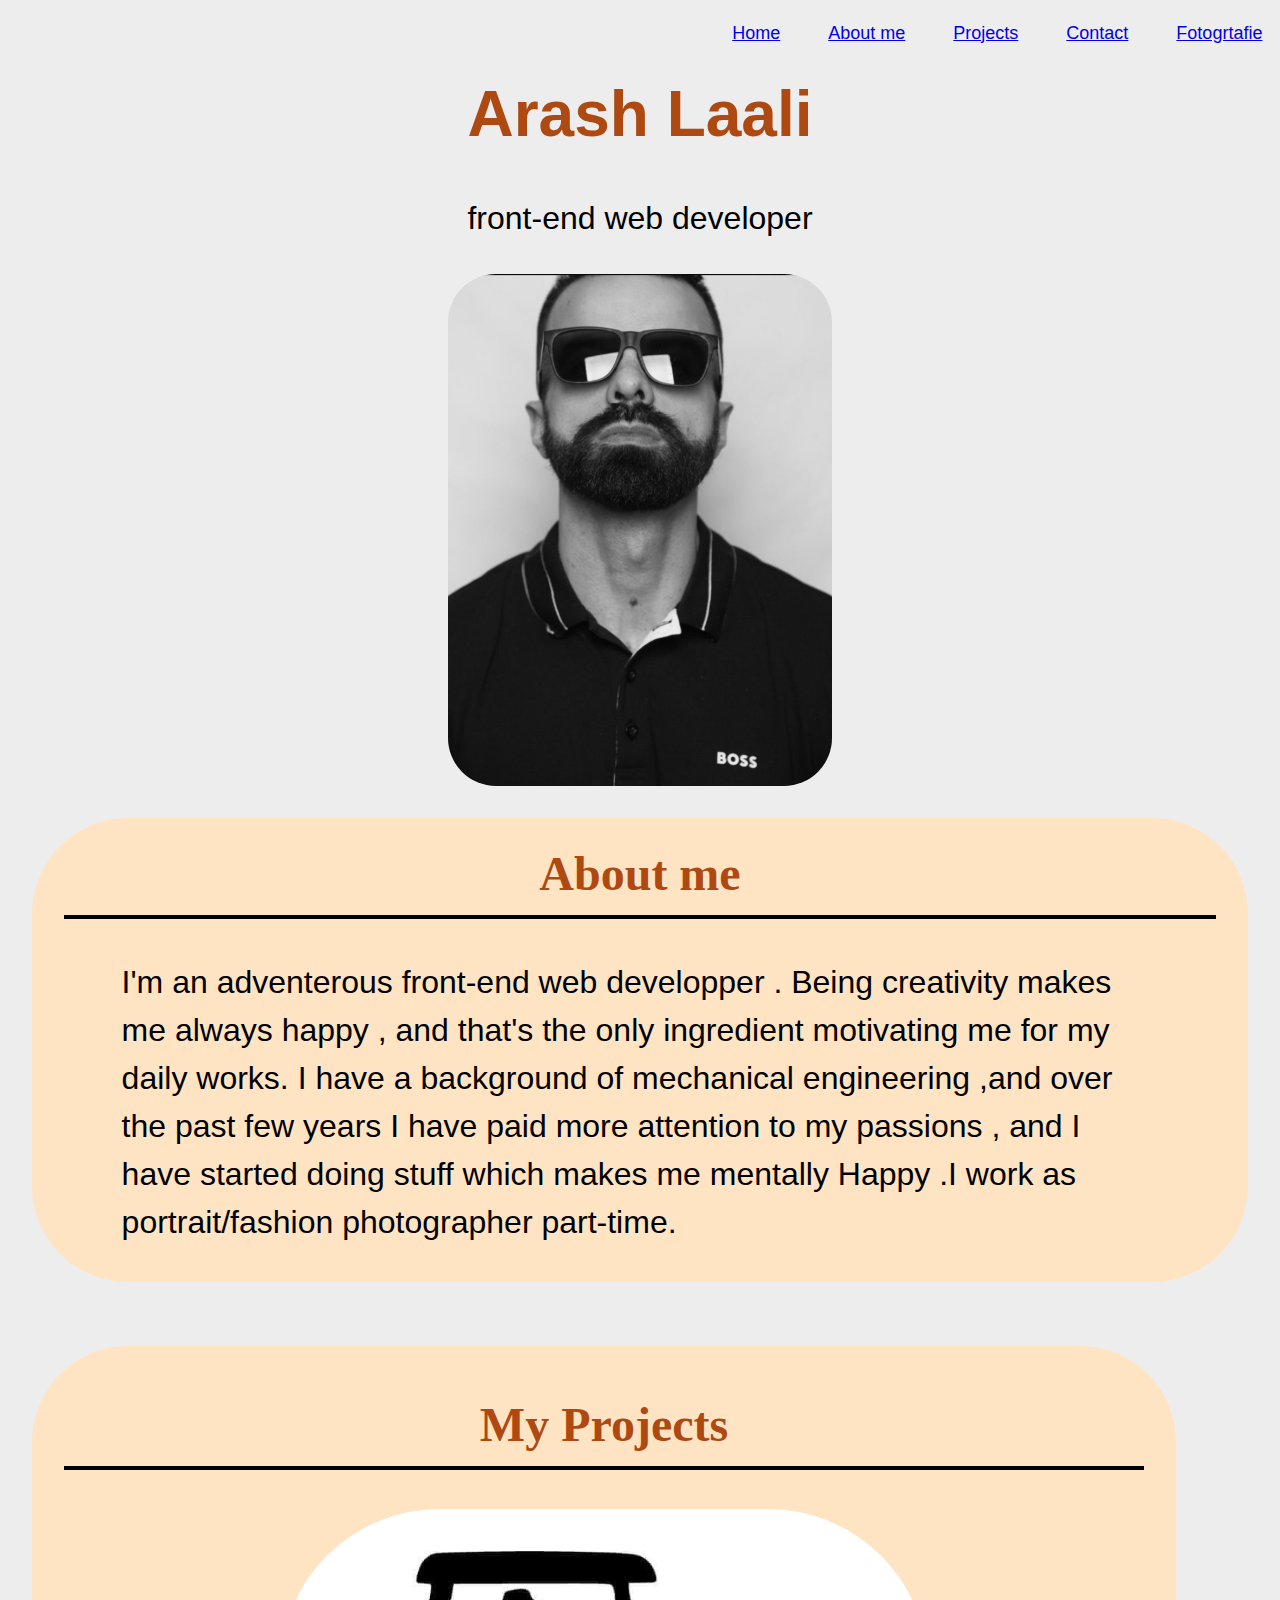
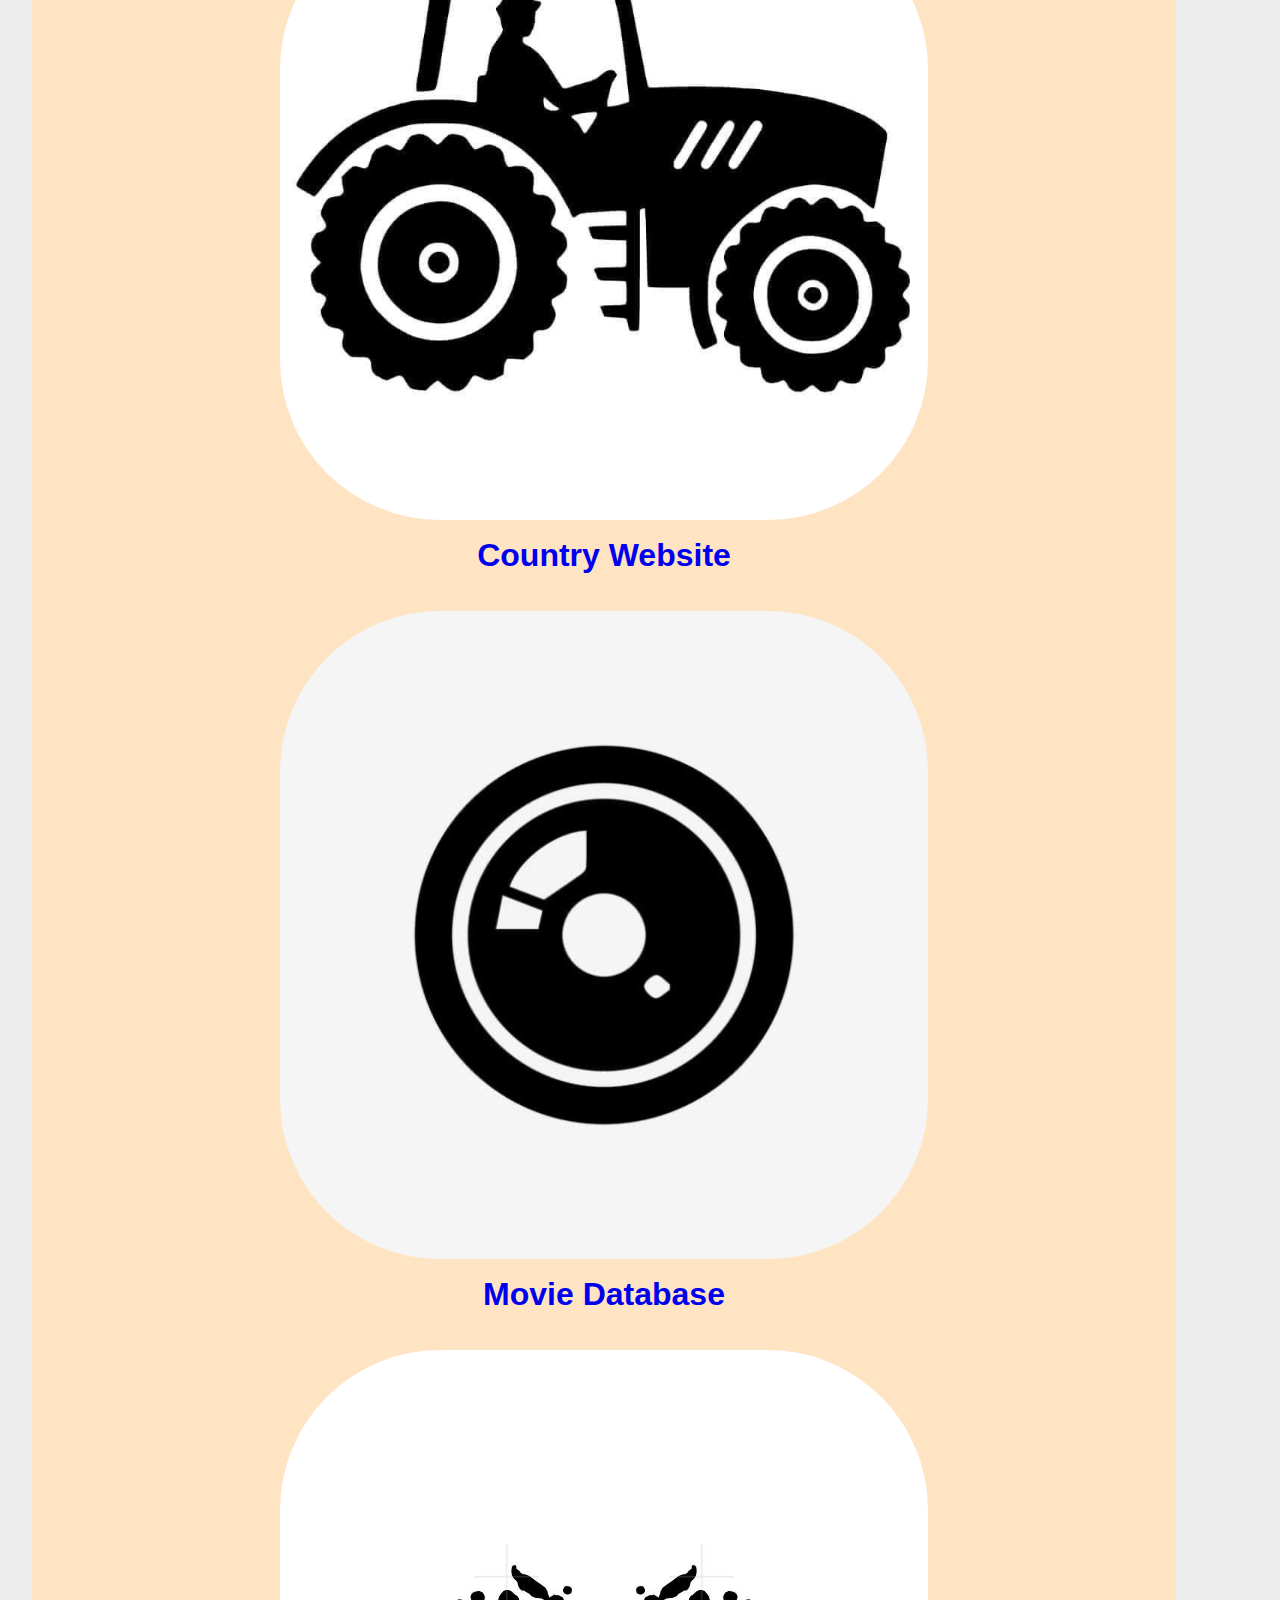
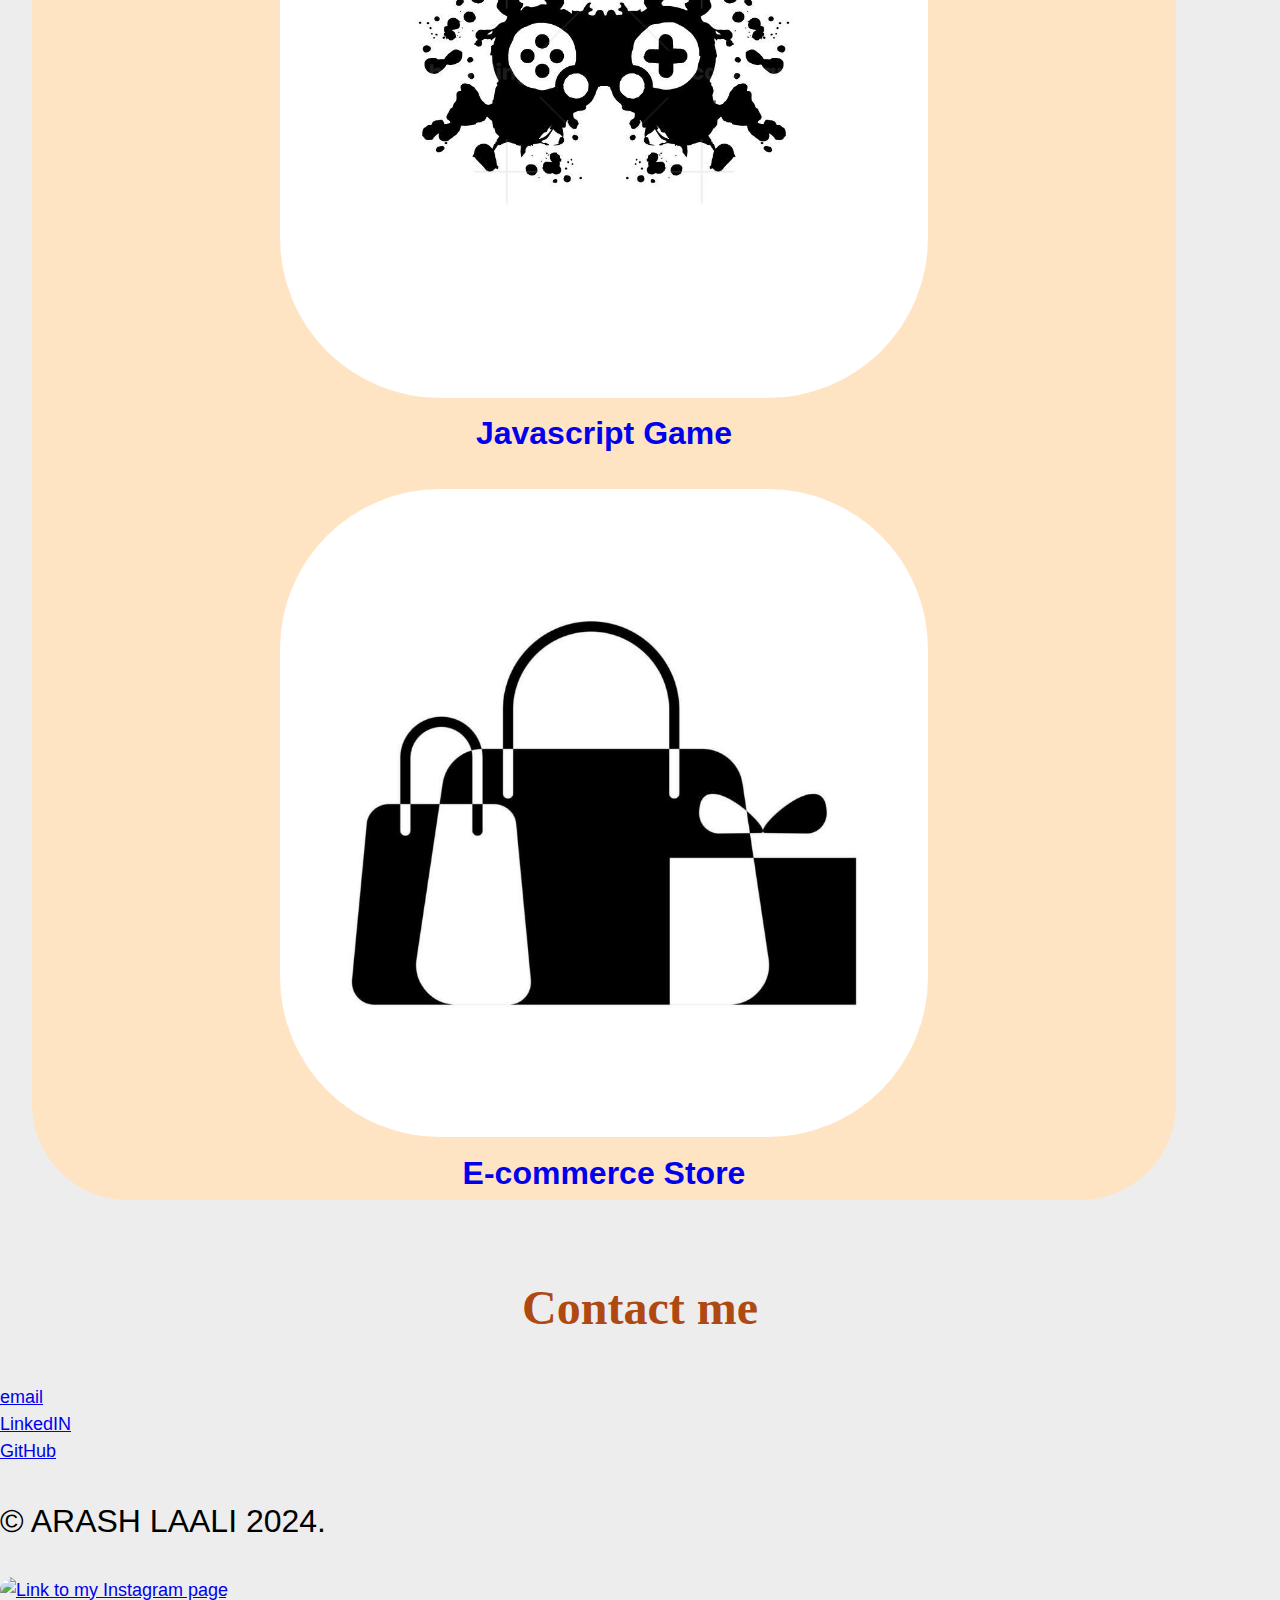
==== index.html @ caa82481 "added section for contact in html , and put a link for projects in css" ====
<!doctype html>
<html lang="en">

<head>
	<meta charset="utf-8">
	<title>Landing Page</title>
	<style>
		table,
		th,
		td {
			border: 1px solid gray;
		}
	</style>

	<link rel="stylesheet" href="styles/normalize-fwd.css">
	<link rel="stylesheet" href="styles/styles.css">

</head>

<body>

	<header>
		<nav class="site-nav">
			<ul class="menu-tabs">
				<li><a href="index.html">Home</a></li>
				<li><a href="about-me.html">About me</a></li>
				<li><a href="projects.html">Projects</a></li>
				<li><a href="contact.html">Contact</a></li>
				<li><a href="fotografie-arash.html"> Fotogrtafie</a></li>
			</ul>

		</nav>

	</header>


	<main>
		<header class="site-header">
			<section class="header-info">
				<h1>Arash Laali</h1>
				<p class="h1-caption"> front-end web developer</p>
			</section>

			<img src="images/img_5993-comressed.jpg" alt="My portrait">

		</header>
		<section class="about-me">
			<h2 class="underline">About me</h2>
			<p>I'm an adventerous front-end web developper . Being creativity makes me always happy , and that's the
				only ingredient motivating me for my daily works. I have a background of mechanical engineering ,and
				over the past few years I have paid more attention to my passions , and I have started doing stuff which
				makes me mentally Happy .I work as portrait/fashion photographer part-time. </p>

		</section>


		<section class="my-projects">
			<h2 class="underline">My Projects</h2>

			<article class="website-1">
				<img src="images/IMG_1223.JPG" alt="Country website template">
				<div class="website-info">
					<a class="website-link" href="#"> Country Website</a>
				</div>
			</article>

			<article class="website-2">
				<img src="images/IMG_1222.JPG" alt="Move database template">
				<div class="website-info">
					<a class="website-link" href="#"> Movie Database</a>
				</div>
			</article>

			<article class="website-3">
				<img src="images/IMG_1224.JPG" alt="Jabascript game template">
				<div class="website-info">
					<a class="website-link" href="#"> Javascript Game</a>
				</div>
			</article>

			<article class="website-4">
				<img src="images/IMG_1220.JPG" alt="Ecommerce store template">
				<div class="website-info">
					<a class="website-link" href="#"> E-commerce Store</a>
				</div>
			</article>

		</section>





		<section class="contact">
			<h2> Contact me</h2>
			<nav>
				<ul class="contact-button"></ul>
				<li><a class="contact-link" href="mailto:arash.laali@gmail.com">email</a></li>
				<li><a class="contact-link" href="#">LinkedIN </a></li>
				<li><a class="contact-link" href="#">GitHub</a></li>
			</nav>

		</section>

	</main>

	<footer>

		<p> &copy ARASH LAALI 2024. </p>
		<DIV>
			<a href="#">
				<img src="" alt="Link to my Instagram page">
			</a>

		</DIV>

	</footer>

</body>

</html>
---- styles/styles.css ----
body {
	font-family: Arial, Helvetica, sans-serif;
	background-color: #EDEDED;
	font-size: 18px;
	font-weight: 400;
	line-height: 1.5;
	margin: 0 auto;
}

h1 {
	font-size: 4rem;
	font-family: Impact, Haettenschweiler, 'Arial Narrow Bold', sans-serif;
	color: #AF4912;
	text-align: center;
	margin: 0;
}

h2 {
	font-family: 'Times New Roman', Times, serif;
	color: #AF4912;
	font-size: 3rem;
	text-align: center;
}

.site-nav {
	padding: 0.1rem;
	margin: 0;
}

.menu-tabs li {
	display: inline-block;
	text-decoration: none;
	color: #fff;
	font-size: 1..25rem;
	margin-right: 1rem;

}


p {

	font-size: 2rem;
}


a:visited {

	color: #003800;
}

a:hover,
a:focus {

	background-color: #003800;
	color: #fff;
}

a:focus {
	outline: 1px dotted #003800;
}

a:active {

	background-color: #ff0000;
}




.h1-caption {

	font-size: 2rem;

}


img {

	border-radius: 3rem;
}

/* .underline {
	border-bottom: 2px solid #000000;
	width: fit-content;
	padding-bottom: 5px;


} */

.about-me {
	display: inline-block;
	background-color: bisque;
	border-radius: 6rem;
	padding: 0.2rem 2rem;
	margin: 2rem;

}

section .underline {
	border-bottom: 4px solid black;
	width: 100%;
	padding-bottom: 5px;

}

.about-me h2 {

	margin-top: 1rem;

}

.about-me p {
	margin-top: 0;
	width: 90%;
}

.my-projects img {
	display: block;
	margin: auto;
	border-radius: 10rem;
	margin-bottom: 0.7rem;
	margin-top: 2rem;

}

.my-projects {
	display: inline-block;
	background-color: bisque;
	border-radius: 6rem;
	padding: 0.2rem 2rem;
	margin: 2rem;

}

.website-1 img {
	width: 60%;
}

.website-2 img {
	width: 60%;
}

.website-3 img {
	width: 60%;
}

.website-4 img {
	width: 60%;
}


.website-link {

	display: block;
	font-size: 2rem;
	font-weight: bold;
	text-decoration: none;
	text-align: center;
}

@media (min-width:50rem) {

	.site-header {

		display: flex;
		flex-wrap: wrap;
		flex-direction: column;
		align-items: center;
	}

	.site-header img {
		width: 30%;

	}

	.menu-tabs {

		display: flex;
		justify-content: flex-end;
		gap: 2rem;

	}



	.about-me {

		display: flex;
		flex-direction: column;
		align-items: center;
	}

	.my-portrait {

		width: 30%;
	}




	/* .site-nav ul {
		display: flex;
		justify-content: flex-end;
		align-items: start;
		gap: 2em;
		font-size: 1.25rem;
		text-decoration: none;
		text-transform: uppercase;
	} */

}
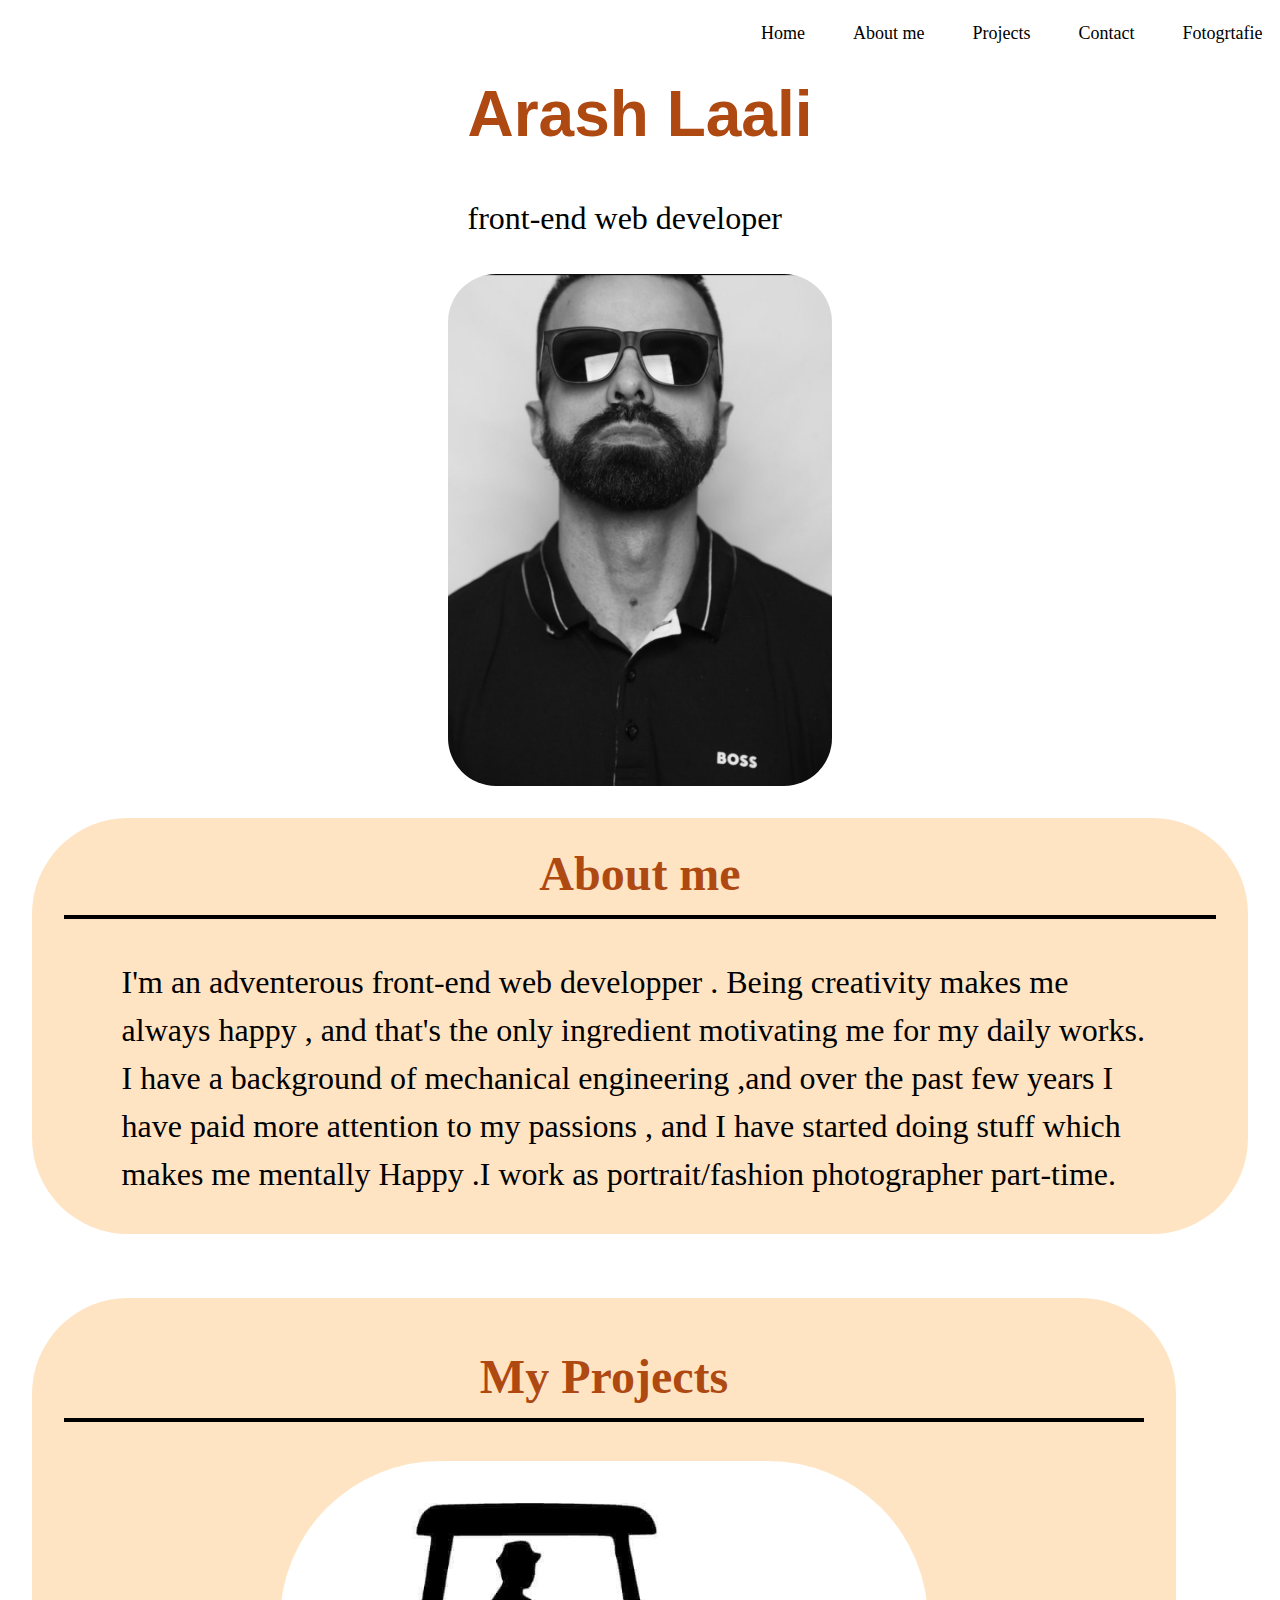
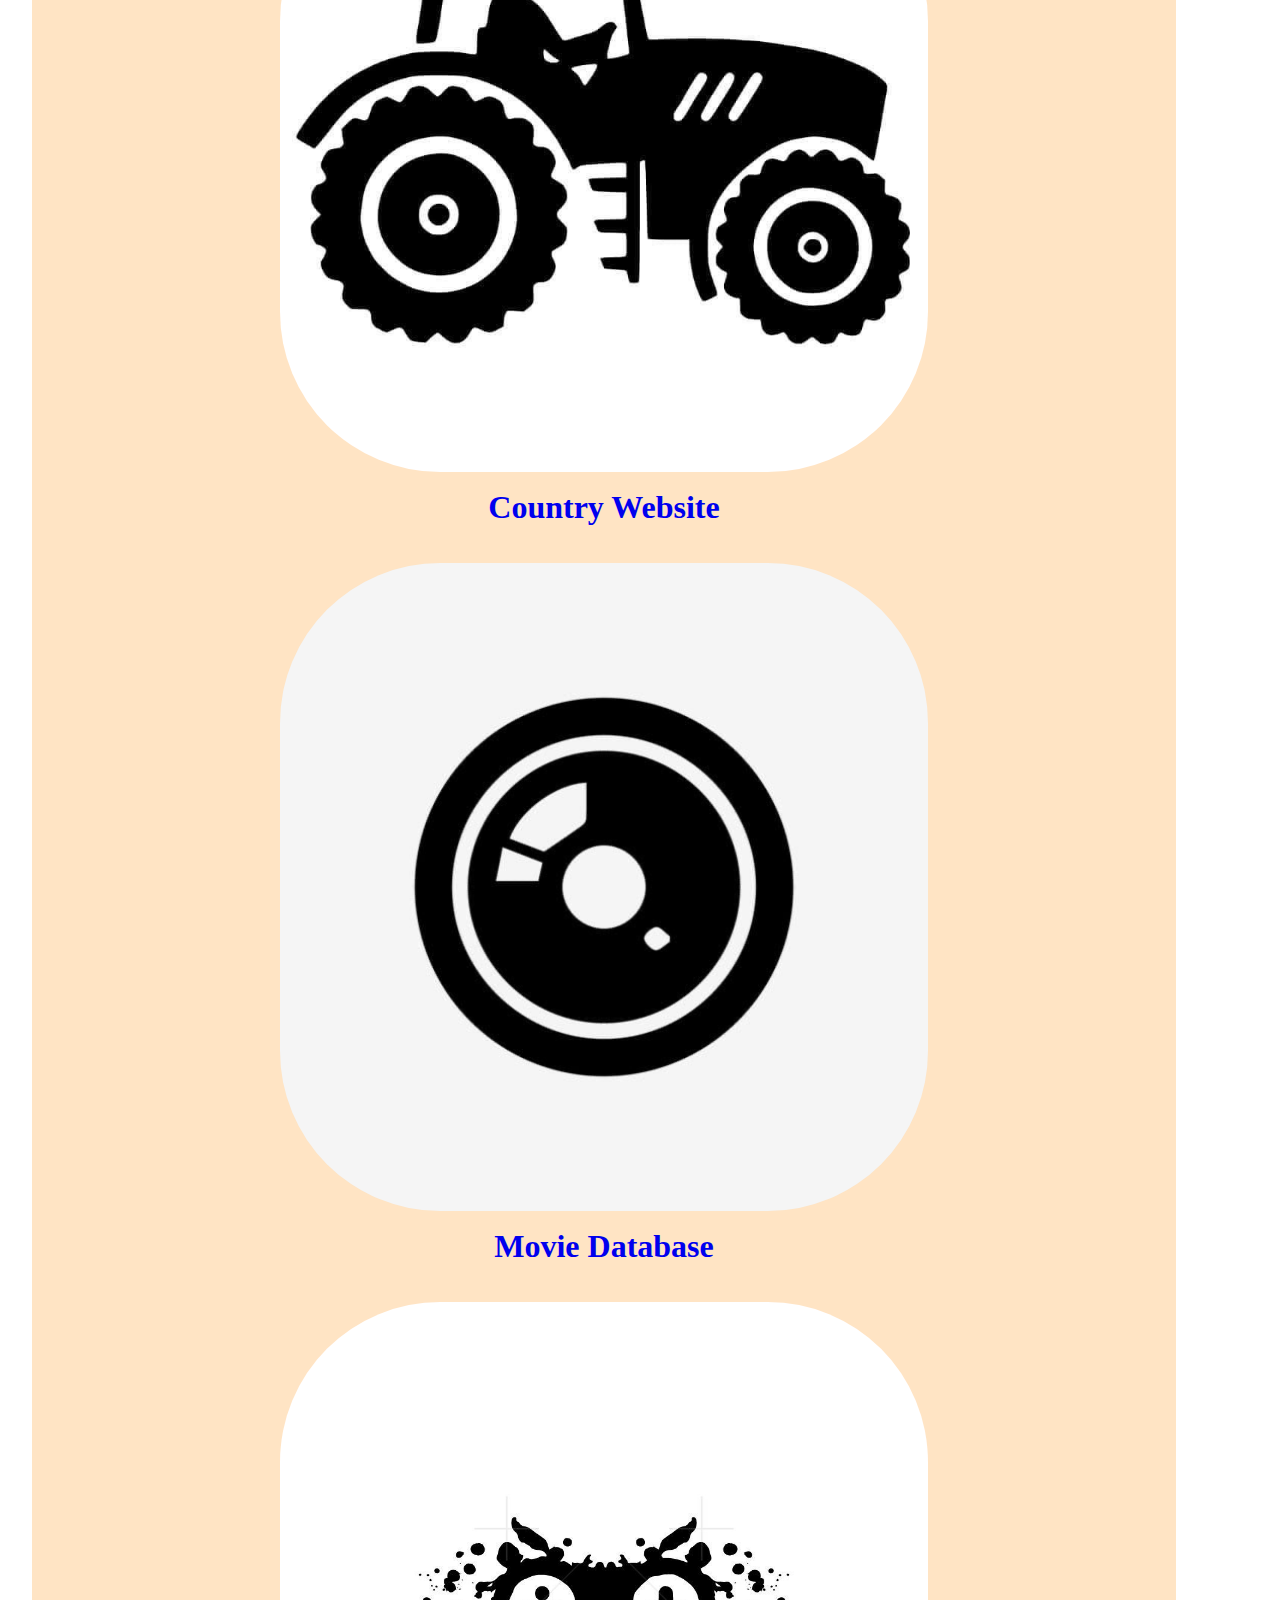
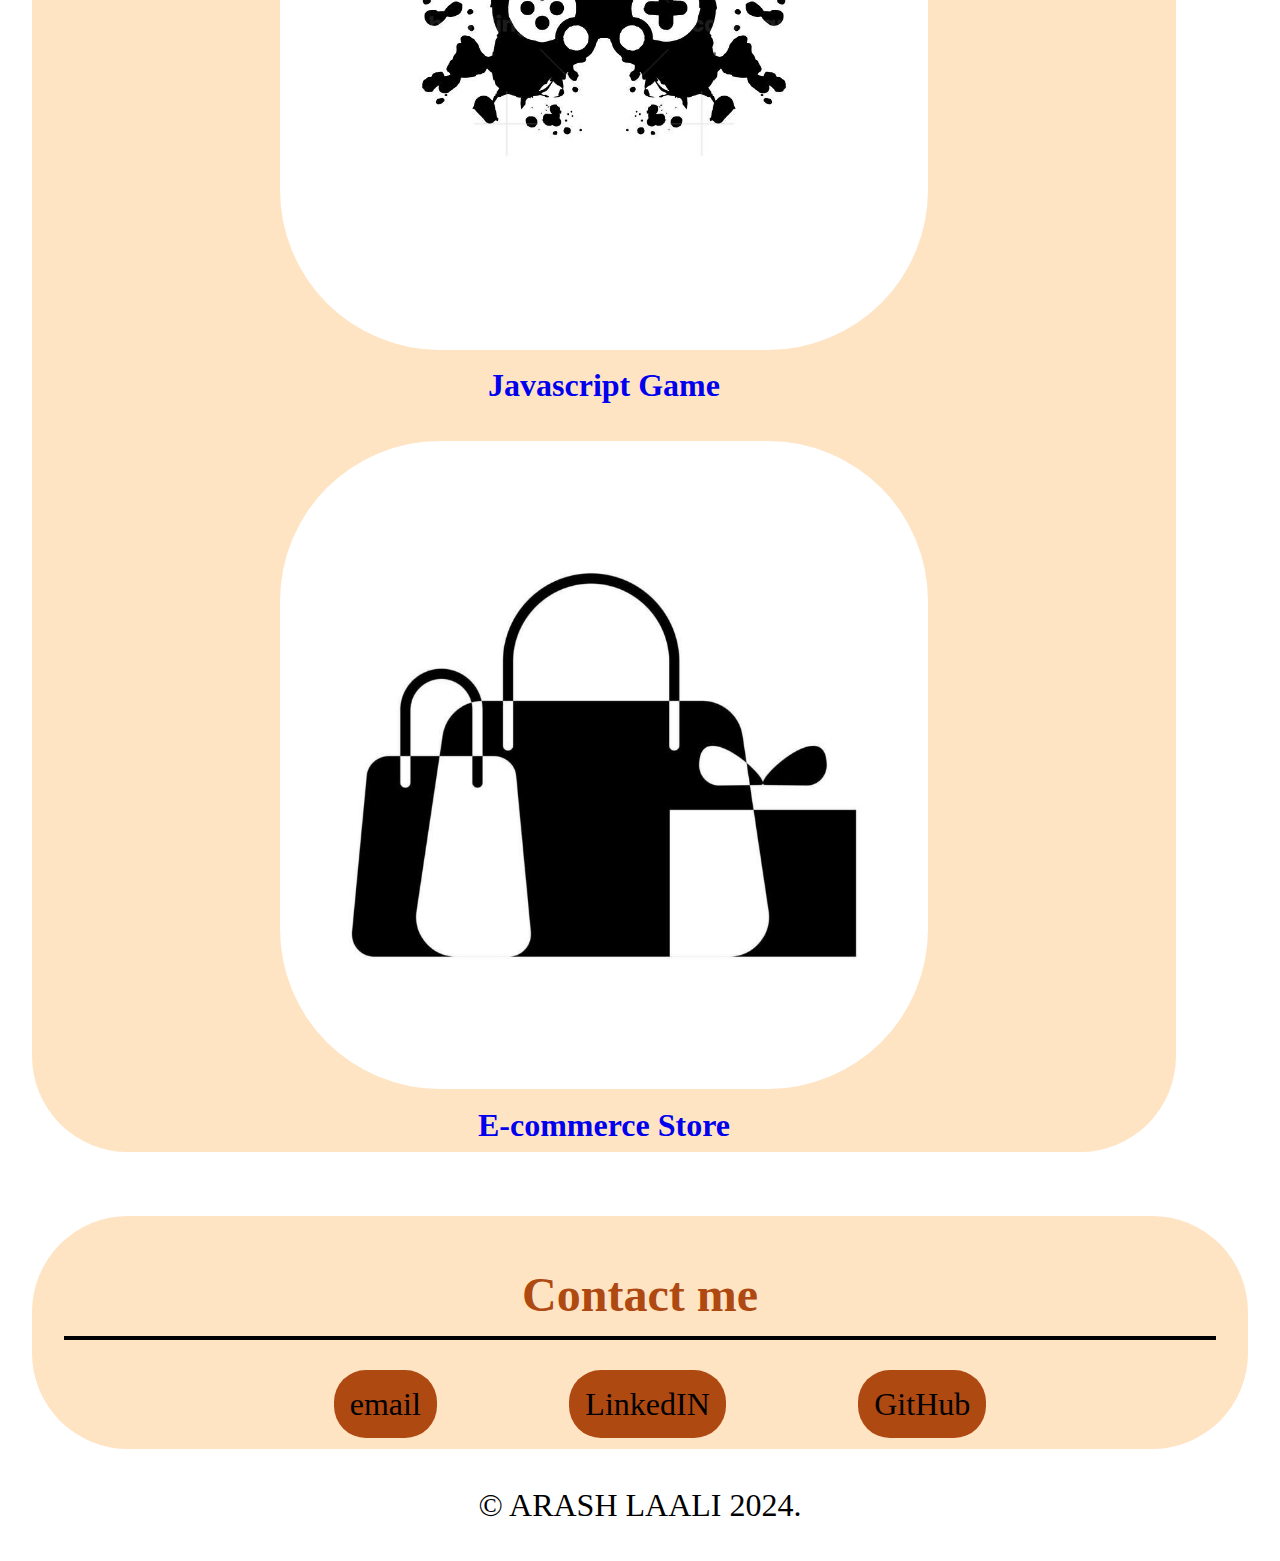
==== commit 1c463565: "removed underline from header tabs, and cochanged the color to black" ====
--- a/index.html
+++ b/index.html
@@ -58,28 +58,38 @@
 			<h2 class="underline">My Projects</h2>
 
 			<article class="website-1">
-				<img src="images/IMG_1223.JPG" alt="Country website template">
+				<a href="#">
+					<img src="images/IMG_1223.JPG" alt="Country website template">
+				</a>
 				<div class="website-info">
+
 					<a class="website-link" href="#"> Country Website</a>
 				</div>
+
 			</article>
 
 			<article class="website-2">
-				<img src="images/IMG_1222.JPG" alt="Move database template">
+				<a href="#">
+					<img src="images/IMG_1222.JPG" alt="Move database template">
+				</a>
 				<div class="website-info">
 					<a class="website-link" href="#"> Movie Database</a>
 				</div>
 			</article>
 
 			<article class="website-3">
-				<img src="images/IMG_1224.JPG" alt="Jabascript game template">
+				<a href="#">
+					<img src="images/IMG_1224.JPG" alt="Jabascript game template">
+				</a>
 				<div class="website-info">
 					<a class="website-link" href="#"> Javascript Game</a>
 				</div>
 			</article>
 
 			<article class="website-4">
-				<img src="images/IMG_1220.JPG" alt="Ecommerce store template">
+				<a href="#">
+					<img src="images/IMG_1220.JPG" alt="Ecommerce store template">
+				</a>
 				<div class="website-info">
 					<a class="website-link" href="#"> E-commerce Store</a>
 				</div>
@@ -88,31 +98,23 @@
 		</section>
 
 
-
-
-
-		<section class="contact">
-			<h2> Contact me</h2>
+		<section class="contact-me">
+			<h2 class="underline"> Contact me</h2>
 			<nav>
-				<ul class="contact-button"></ul>
-				<li><a class="contact-link" href="mailto:arash.laali@gmail.com">email</a></li>
-				<li><a class="contact-link" href="#">LinkedIN </a></li>
-				<li><a class="contact-link" href="#">GitHub</a></li>
+				<ul class="contact-button">
+					<li><a class="contact-link" href="mailto:arash.laali@gmail.com">email</a></li>
+					<li><a class="contact-link" href="#">LinkedIN </a></li>
+					<li><a class="contact-link" href="#">GitHub</a></li>
+				</ul>
 			</nav>
 
 		</section>
 
 	</main>
 
-	<footer>
+	<footer class="site-footer">
 
 		<p> &copy ARASH LAALI 2024. </p>
-		<DIV>
-			<a href="#">
-				<img src="" alt="Link to my Instagram page">
-			</a>
-
-		</DIV>
 
 	</footer>
 
--- a/styles/styles.css
+++ b/styles/styles.css
@@ -1,6 +1,5 @@
 body {
-	font-family: Arial, Helvetica, sans-serif;
-	background-color: #EDEDED;
+	font-family: 'Times New Roman', Times, serif background-color: #EDEDED;
 	font-size: 18px;
 	font-weight: 400;
 	line-height: 1.5;
@@ -36,6 +35,12 @@
 
 }
 
+.menu-tabs li a {
+	text-decoration: none;
+	color: black;
+
+}
+
 
 p {
 
@@ -48,7 +53,7 @@
 	color: #003800;
 }
 
-a:hover,
+a:hover:not(img),
 a:focus {
 
 	background-color: #003800;
@@ -65,7 +70,7 @@
 }
 
 
-
+/* MAIN css codes  */
 
 .h1-caption {
 
@@ -158,6 +163,44 @@
 	text-align: center;
 }
 
+.contact-me {
+	text-align: center;
+	background-color: bisque;
+	border-radius: 6rem;
+	padding: 0.2rem 2rem;
+	margin: 2rem;
+}
+
+.contact-me li {
+	display: inline-block;
+	color: black;
+
+}
+
+.contact-me li a {
+	color: black;
+	background-color: #AF4912;
+	border-radius: 2rem;
+	padding: 1rem;
+	text-decoration: none;
+	font-size: 2rem;
+	margin: 4rem;
+
+}
+
+/* end of MAIN css codes  */
+
+/* footer  */
+
+.site-footer {
+	text-align: center;
+
+
+}
+
+
+/* flex codes for MAIN */
+
 @media (min-width:50rem) {
 
 	.site-header {
@@ -180,8 +223,6 @@
 		gap: 2rem;
 
 	}
-
-
 
 	.about-me {
 
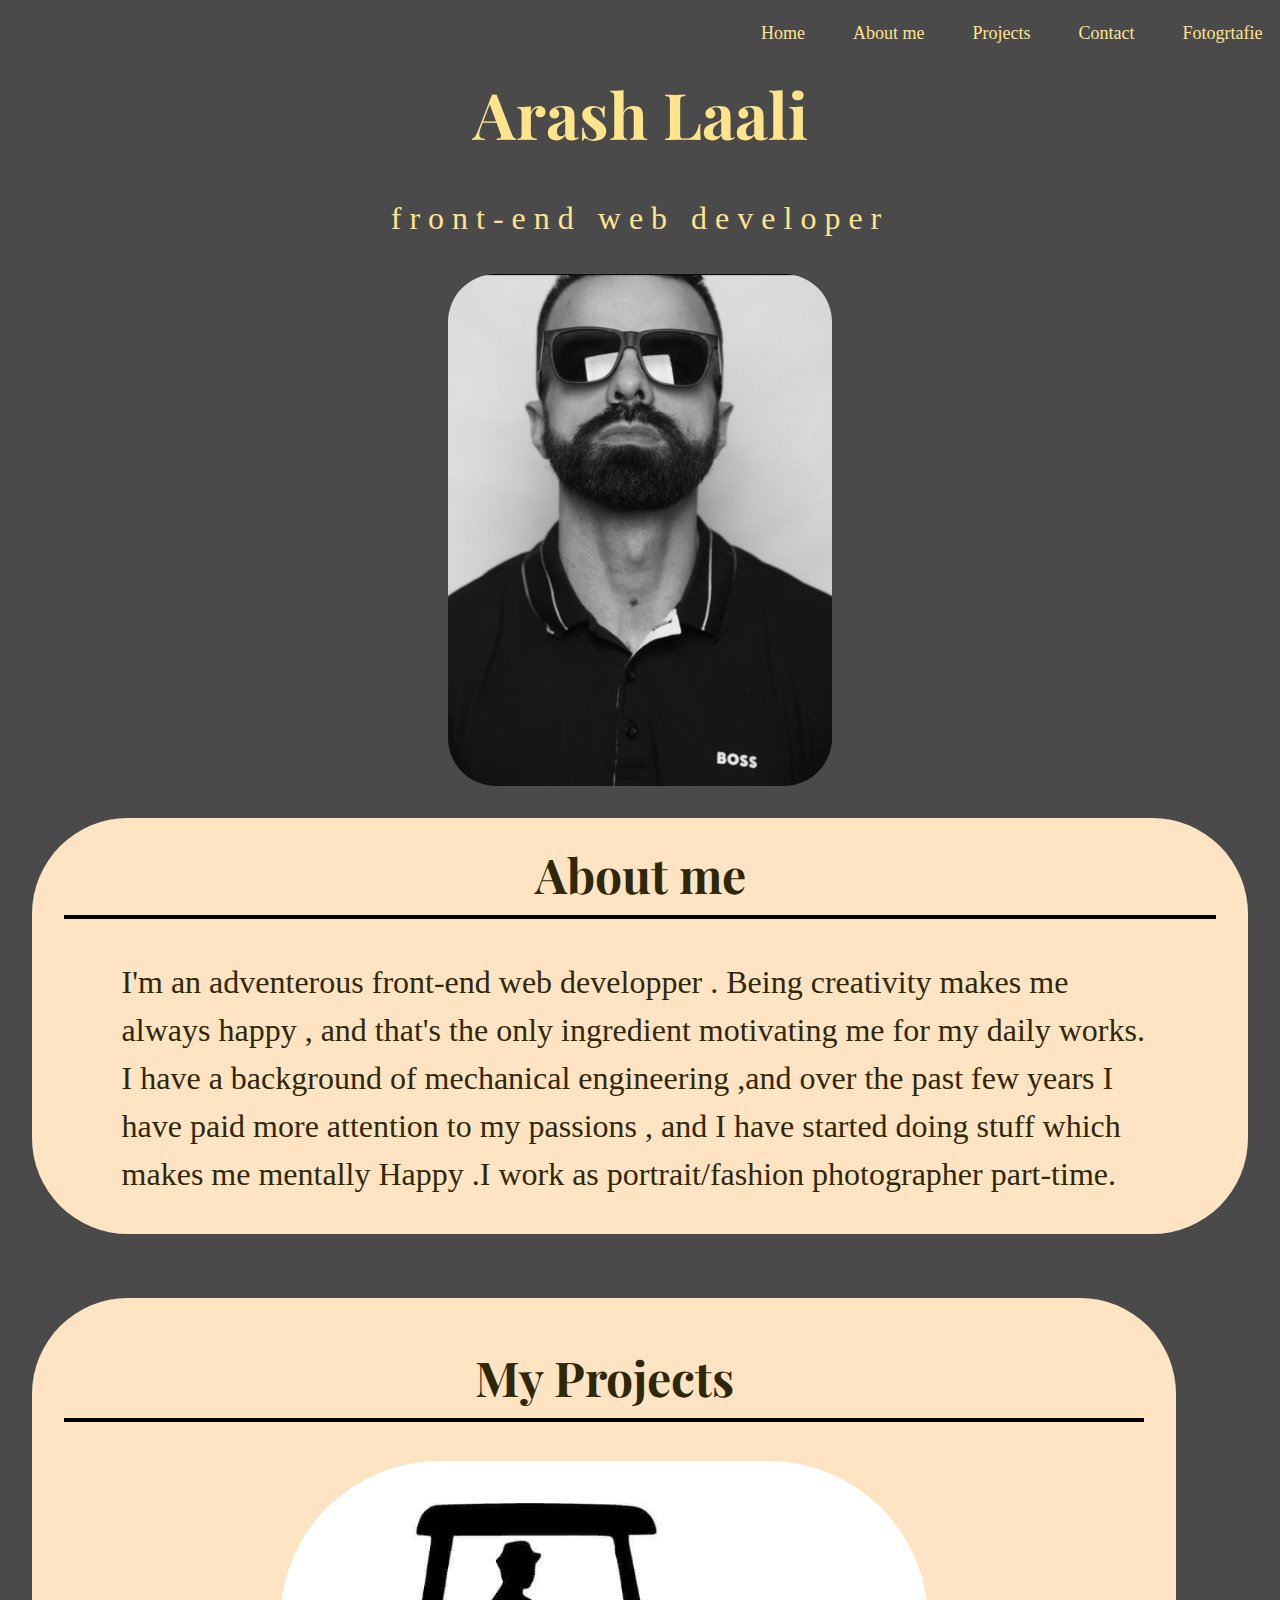
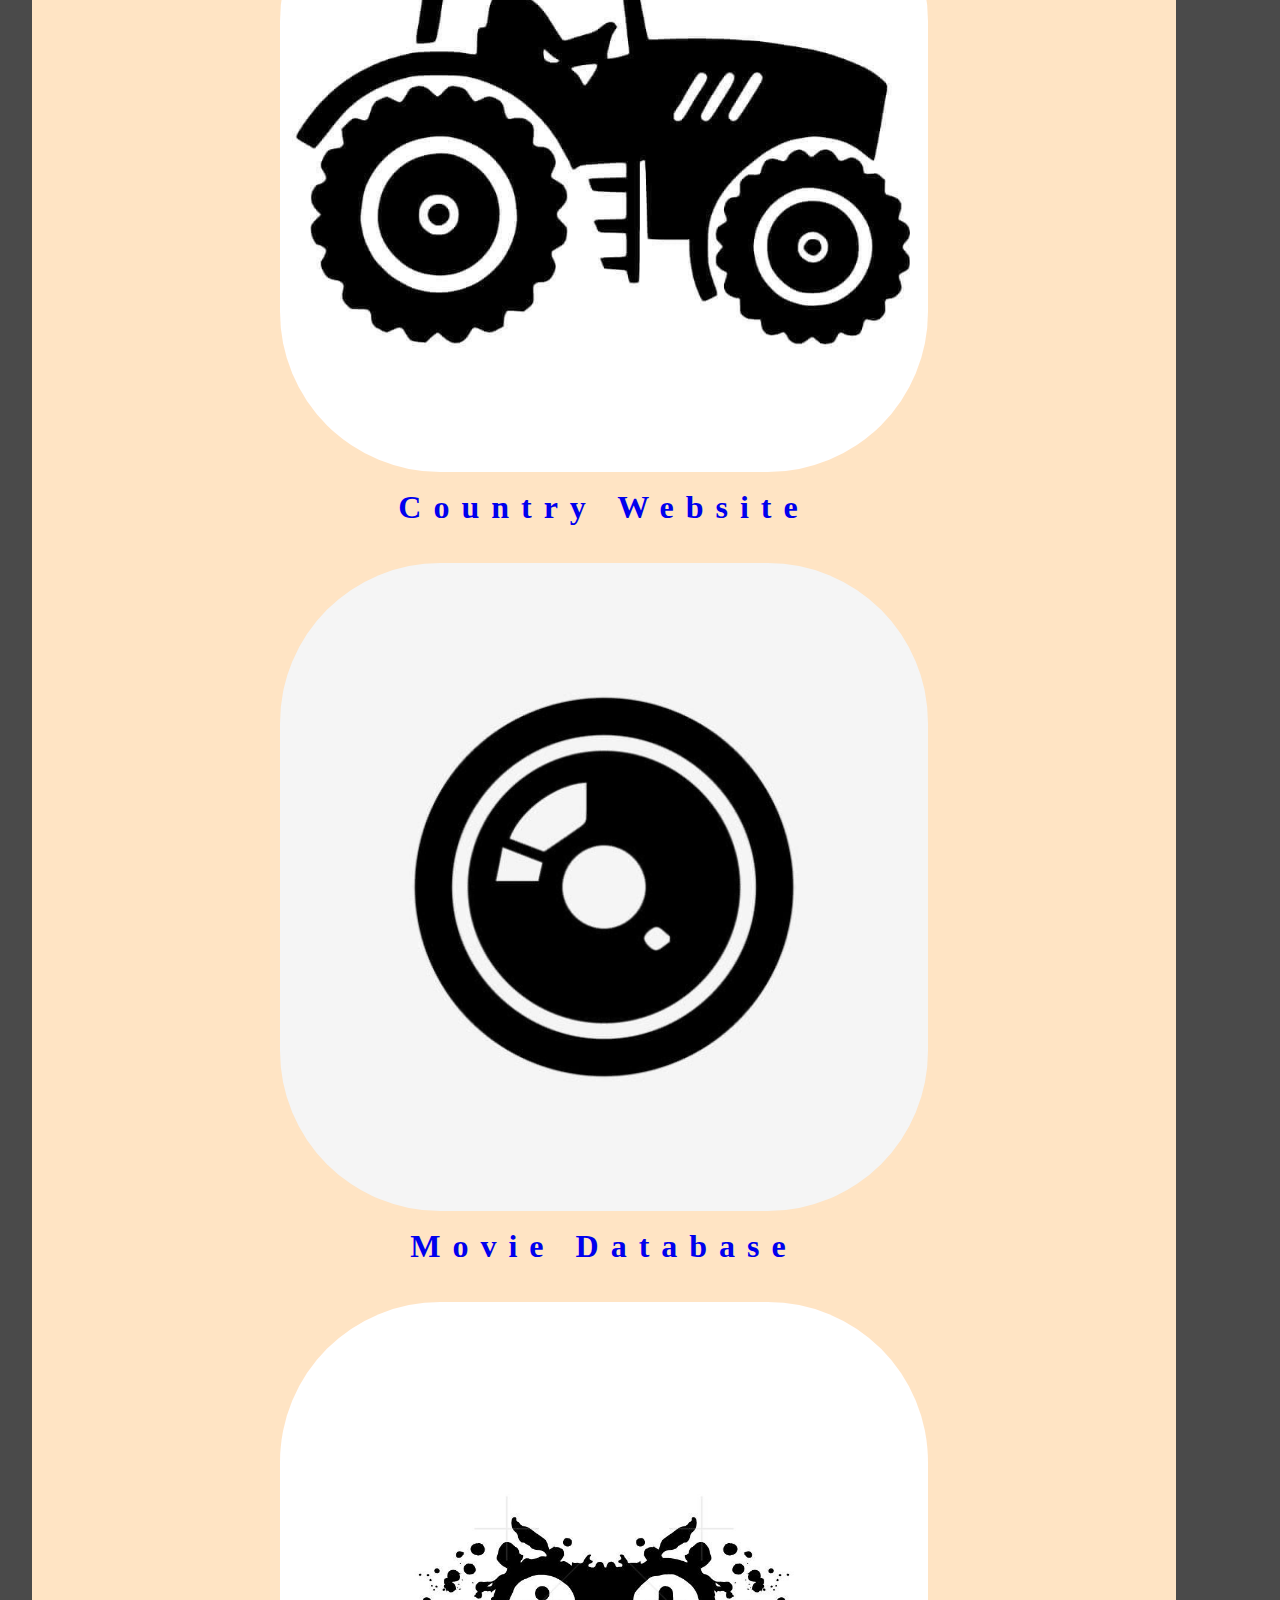
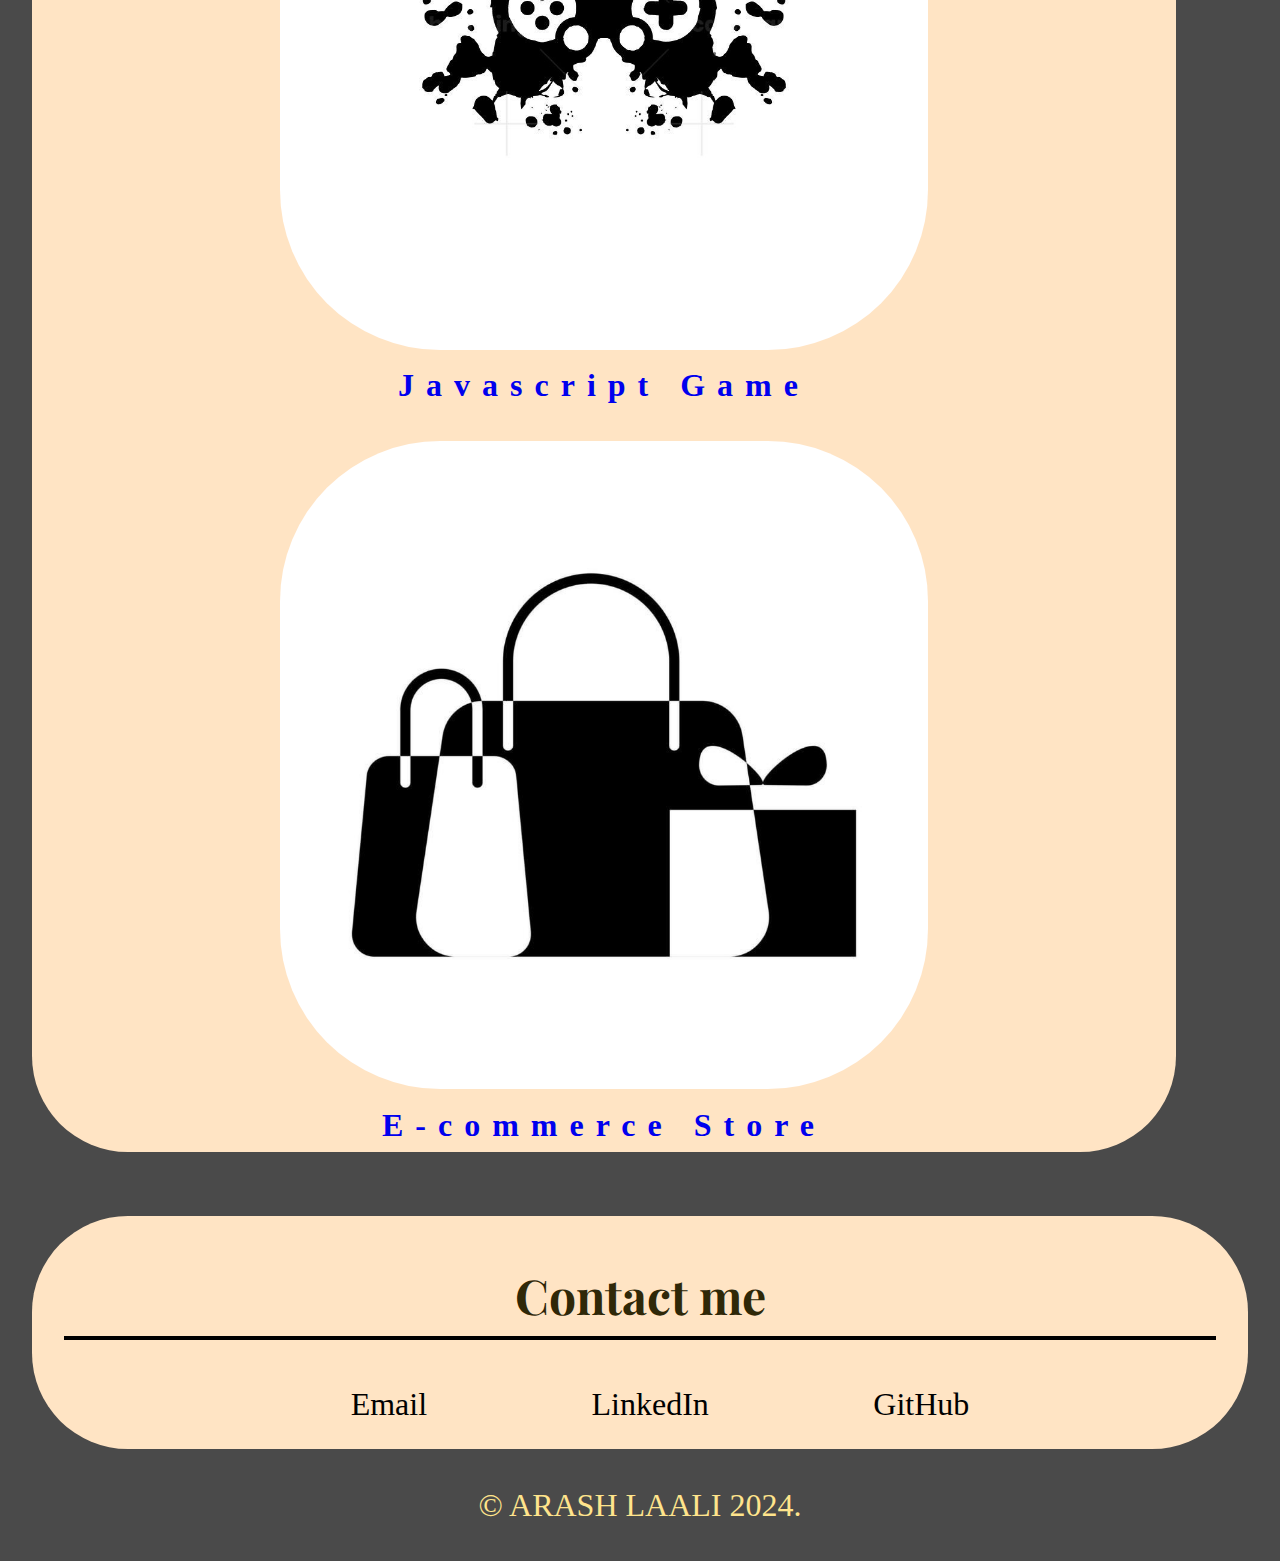
==== commit 72a5fa71: "changed background color for the body , changed the color for fonts in h1,h2 and paragraphs" ====
--- a/index.html
+++ b/index.html
@@ -11,6 +11,12 @@
 			border: 1px solid gray;
 		}
 	</style>
+
+	<link rel="preconnect" href="https://fonts.googleapis.com">
+	<link rel="preconnect" href="https://fonts.gstatic.com" crossorigin>
+	<link
+		href="https://fonts.googleapis.com/css2?family=Noto+Serif:ital,wght@0,100..900;1,100..900&family=Playfair+Display:ital,wght@0,400..900;1,400..900&family=Roboto+Condensed:ital,wght@0,100..900;1,100..900&family=Roboto:ital,wght@0,100;0,300;0,400;0,500;0,700;0,900;1,100;1,300;1,400;1,500;1,700;1,900&display=swap"
+		rel="stylesheet">
 
 	<link rel="stylesheet" href="styles/normalize-fwd.css">
 	<link rel="stylesheet" href="styles/styles.css">
@@ -102,8 +108,8 @@
 			<h2 class="underline"> Contact me</h2>
 			<nav>
 				<ul class="contact-button">
-					<li><a class="contact-link" href="mailto:arash.laali@gmail.com">email</a></li>
-					<li><a class="contact-link" href="#">LinkedIN </a></li>
+					<li><a class="contact-link" href="mailto:arash.laali@gmail.com">Email</a></li>
+					<li><a class="contact-link" href="#">LinkedIn </a></li>
 					<li><a class="contact-link" href="#">GitHub</a></li>
 				</ul>
 			</nav>
--- a/styles/styles.css
+++ b/styles/styles.css
@@ -1,5 +1,6 @@
 body {
-	font-family: 'Times New Roman', Times, serif background-color: #EDEDED;
+	font-family: 'Times New Roman', Times, serif;
+	background-color: #4A4A4A;
 	font-size: 18px;
 	font-weight: 400;
 	line-height: 1.5;
@@ -8,15 +9,15 @@
 
 h1 {
 	font-size: 4rem;
-	font-family: Impact, Haettenschweiler, 'Arial Narrow Bold', sans-serif;
-	color: #AF4912;
+	font-family: "Playfair Display", Impact, Haettenschweiler, 'Arial Narrow Bold', sans-serif;
+	color: #ffe48c;
 	text-align: center;
 	margin: 0;
 }
 
 h2 {
-	font-family: 'Times New Roman', Times, serif;
-	color: #AF4912;
+	font-family: "Playfair Display", 'Times New Roman', Times, serif;
+	color: #2f2808;
 	font-size: 3rem;
 	text-align: center;
 }
@@ -37,7 +38,7 @@
 
 .menu-tabs li a {
 	text-decoration: none;
-	color: black;
+	color: #ffe48c;
 
 }
 
@@ -73,9 +74,9 @@
 /* MAIN css codes  */
 
 .h1-caption {
-
-	font-size: 2rem;
-
+	color: #ffe48c;
+	font-size: 2rem;
+	letter-spacing: 0.25em;
 }
 
 
@@ -94,7 +95,7 @@
 
 .about-me {
 	display: inline-block;
-	background-color: bisque;
+	background-color: #ffe4c4;
 	border-radius: 6rem;
 	padding: 0.2rem 2rem;
 	margin: 2rem;
@@ -115,6 +116,7 @@
 }
 
 .about-me p {
+	color: #2f2808;
 	margin-top: 0;
 	width: 90%;
 }
@@ -130,45 +132,51 @@
 
 .my-projects {
 	display: inline-block;
+	background-color: #ffe4c4;
+	border-radius: 6rem;
+	padding: 0.2rem 2rem;
+	margin: 2rem;
+
+}
+
+.website-1 img {
+	width: 60%;
+}
+
+.website-2 img {
+	width: 60%;
+}
+
+.website-3 img {
+	width: 60%;
+}
+
+.website-4 img {
+	width: 60%;
+}
+
+
+.website-link {
+
+	display: block;
+	font-size: 2rem;
+	font-weight: bold;
+	text-decoration: none;
+	text-align: center;
+}
+
+.website-link {
+	letter-spacing: 0.75rem;
+
+
+}
+
+.contact-me {
+	text-align: center;
 	background-color: bisque;
 	border-radius: 6rem;
 	padding: 0.2rem 2rem;
 	margin: 2rem;
-
-}
-
-.website-1 img {
-	width: 60%;
-}
-
-.website-2 img {
-	width: 60%;
-}
-
-.website-3 img {
-	width: 60%;
-}
-
-.website-4 img {
-	width: 60%;
-}
-
-
-.website-link {
-
-	display: block;
-	font-size: 2rem;
-	font-weight: bold;
-	text-decoration: none;
-	text-align: center;
-}
-
-.contact-me {
-	text-align: center;
-	background-color: bisque;
-	border-radius: 6rem;
-	padding: 0.2rem 2rem;
-	margin: 2rem;
 }
 
 .contact-me li {
@@ -179,7 +187,6 @@
 
 .contact-me li a {
 	color: black;
-	background-color: #AF4912;
 	border-radius: 2rem;
 	padding: 1rem;
 	text-decoration: none;
@@ -194,7 +201,7 @@
 
 .site-footer {
 	text-align: center;
-
+	color: #ffe48c;
 
 }
 
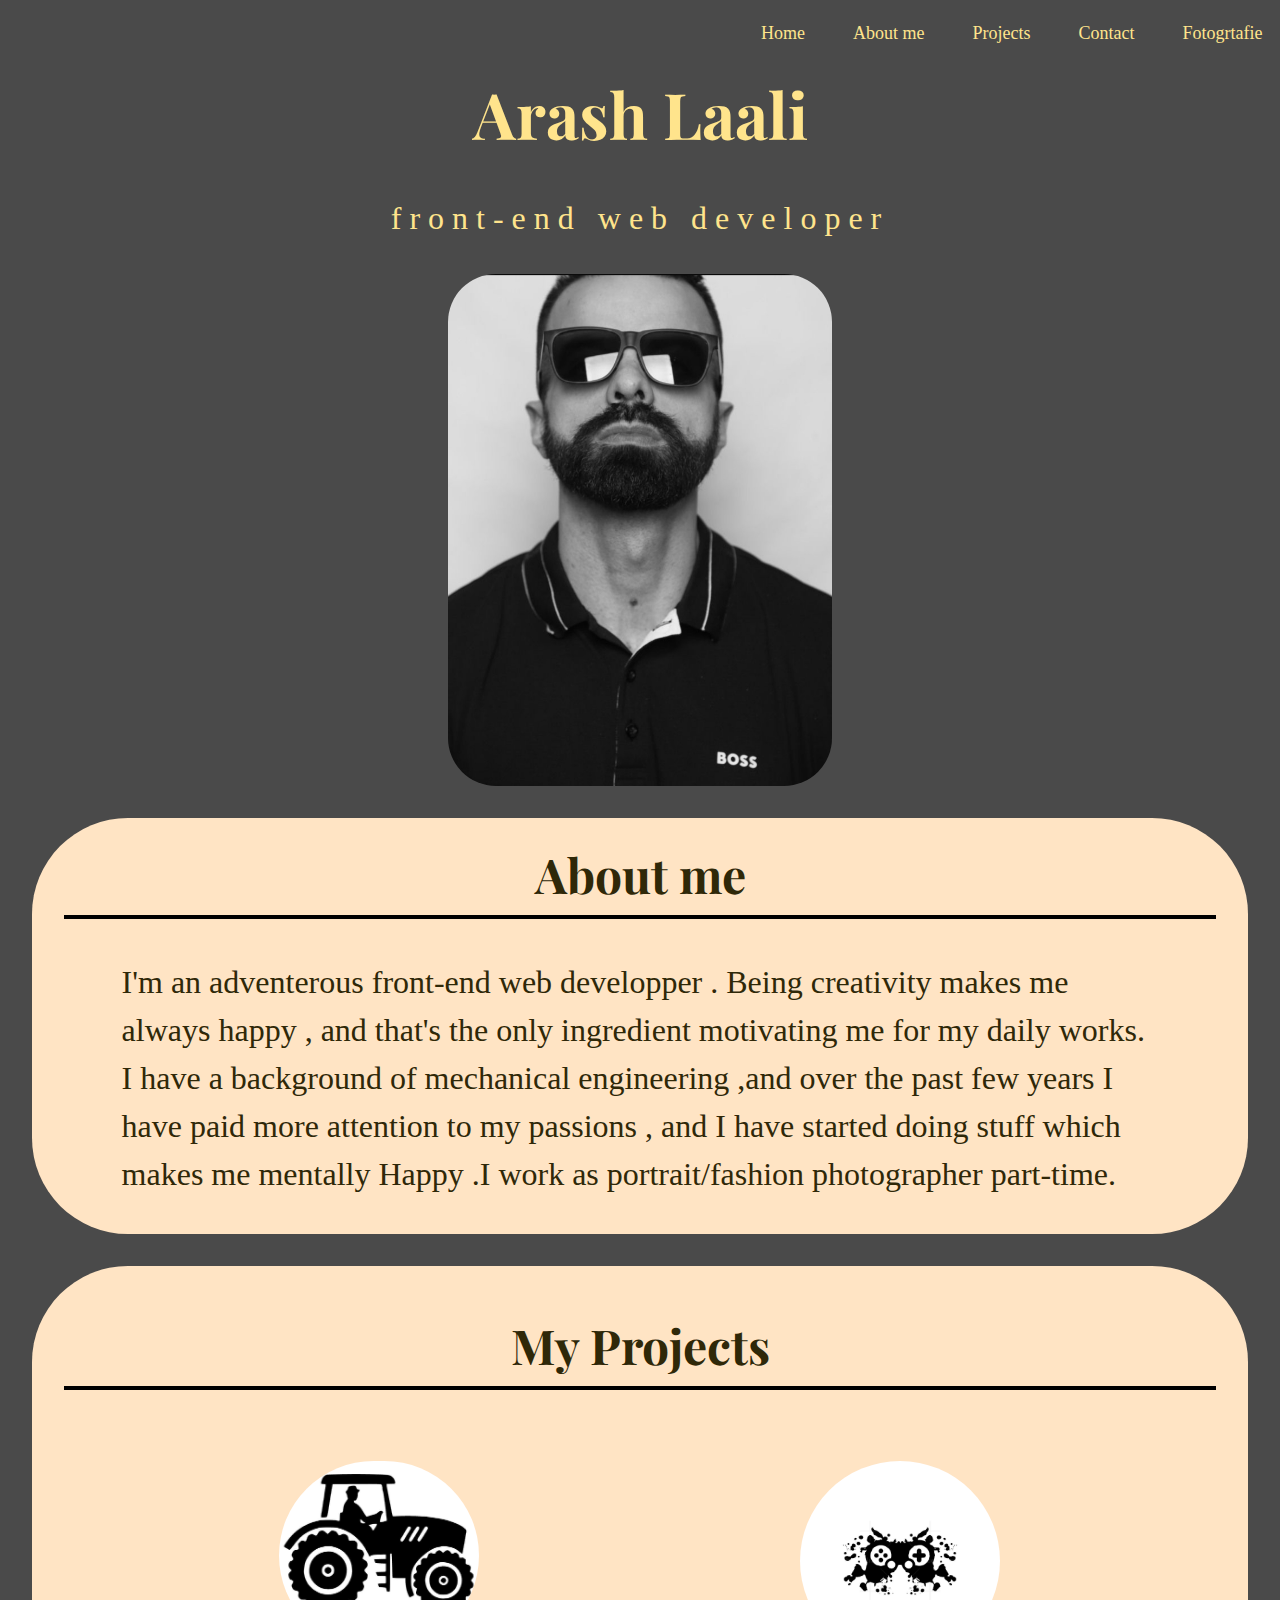
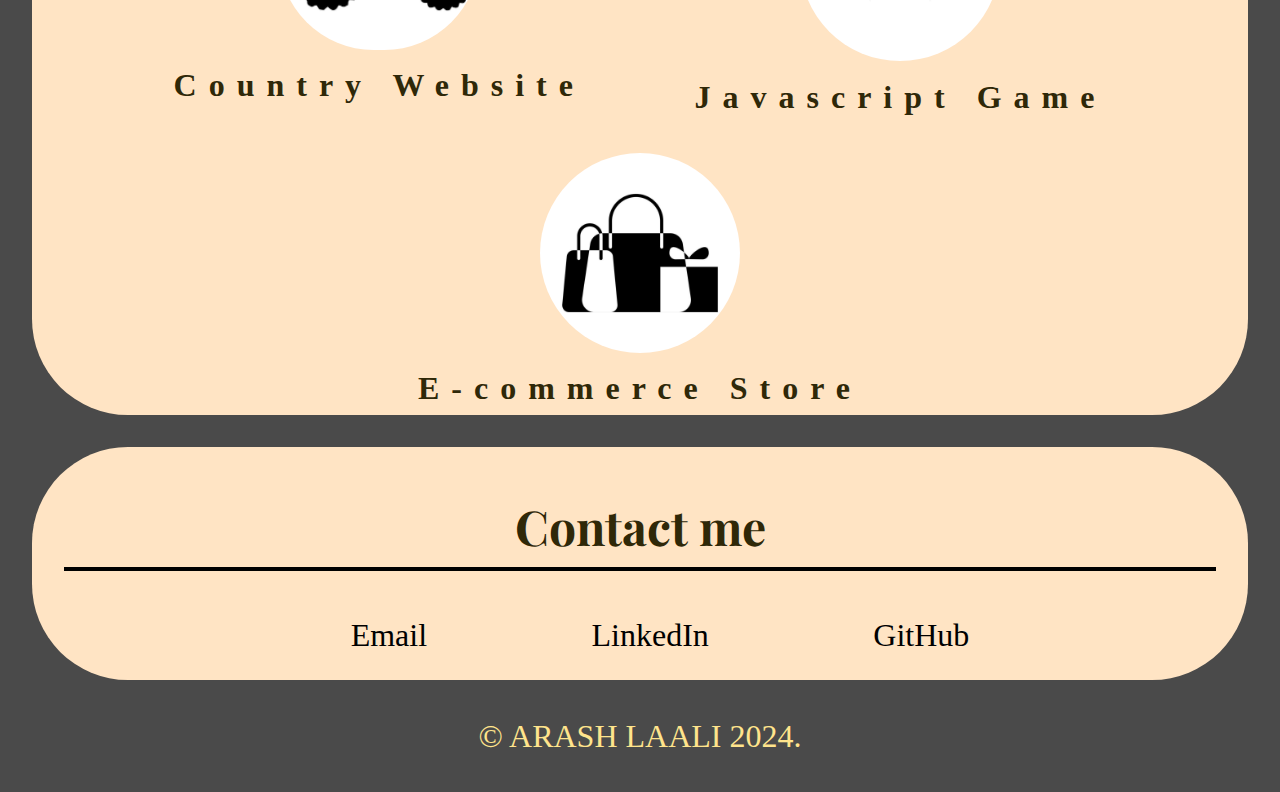
==== commit 94c15e68: "added media query for my-projects tabs" ====
--- a/index.html
+++ b/index.html
@@ -62,45 +62,45 @@
 
 		<section class="my-projects">
 			<h2 class="underline">My Projects</h2>
+			<div class="project-wrapper">
+				<article class="website-info">
+					<a href="#">
+						<img src="images/IMG_1223.JPG" alt="Country website template" class="resize">
+					</a>
+					<div class="website-info">
 
-			<article class="website-1">
-				<a href="#">
-					<img src="images/IMG_1223.JPG" alt="Country website template">
-				</a>
-				<div class="website-info">
+						<a class="website-link" href="#"> Country Website</a>
+					</div>
 
-					<a class="website-link" href="#"> Country Website</a>
-				</div>
+				</article>
 
-			</article>
+				<!-- <article class="website-2">
+					<a href="#">
+						<img src="images/IMG_1222.JPG" alt="Move database template">
+					</a>
+					<div class="website-info">
+						<a class="website-link" href="#"> Movie Database</a>
+					</div>
+				</article> -->
 
-			<article class="website-2">
-				<a href="#">
-					<img src="images/IMG_1222.JPG" alt="Move database template">
-				</a>
-				<div class="website-info">
-					<a class="website-link" href="#"> Movie Database</a>
-				</div>
-			</article>
+				<article class="website-info">
+					<a href="#">
+						<img src="images/IMG_1224.JPG" alt="Jabascript game template" class="resize">
+					</a>
+					<div class="website-info">
+						<a class="website-link" href="#"> Javascript Game</a>
+					</div>
+				</article>
 
-			<article class="website-3">
-				<a href="#">
-					<img src="images/IMG_1224.JPG" alt="Jabascript game template">
-				</a>
-				<div class="website-info">
-					<a class="website-link" href="#"> Javascript Game</a>
-				</div>
-			</article>
-
-			<article class="website-4">
-				<a href="#">
-					<img src="images/IMG_1220.JPG" alt="Ecommerce store template">
-				</a>
-				<div class="website-info">
-					<a class="website-link" href="#"> E-commerce Store</a>
-				</div>
-			</article>
-
+				<article class="website-info">
+					<a href="#">
+						<img src="images/IMG_1220.JPG" alt="Ecommerce store template" class="resize">
+					</a>
+					<div class="website-info">
+						<a class="website-link" href="#"> E-commerce Store</a>
+					</div>
+				</article>
+			</div>
 		</section>
 
 
--- a/styles/styles.css
+++ b/styles/styles.css
@@ -93,14 +93,40 @@
 
 } */
 
-.about-me {
-	display: inline-block;
-	background-color: #ffe4c4;
-	border-radius: 6rem;
-	padding: 0.2rem 2rem;
-	margin: 2rem;
-
-}
+@media (min-width:50rem) {
+
+	.site-header {
+
+		display: flex;
+		flex-wrap: wrap;
+		flex-direction: column;
+		align-items: center;
+	}
+
+	.site-header img {
+		width: 30%;
+
+	}
+
+	.menu-tabs {
+
+		display: flex;
+		justify-content: flex-end;
+		gap: 2rem;
+
+	}
+
+	.about-me {
+		display: inline-block;
+		background-color: #ffe4c4;
+		border-radius: 6rem;
+		padding: 0.2rem 2rem;
+		margin: 2rem;
+
+	}
+}
+
+/* main  */
 
 section .underline {
 	border-bottom: 4px solid black;
@@ -131,20 +157,39 @@
 }
 
 .my-projects {
-	display: inline-block;
+	/* display: inline-block; */
 	background-color: #ffe4c4;
 	border-radius: 6rem;
 	padding: 0.2rem 2rem;
 	margin: 2rem;
-
-}
-
+	align-items: center;
+
+}
+
+
+
+/* .project-wrapper {
+
+	display: flex;
+	padding: 0;
+	margin: 0;
+
+} */
+
+.project-wrapper img {
+	max-width: 50%;
+	height: auto;
+}
+
+
+/* 
 .website-1 img {
 	width: 60%;
 }
 
 .website-2 img {
-	width: 60%;
+	width: 75%;
+
 }
 
 .website-3 img {
@@ -153,23 +198,19 @@
 
 .website-4 img {
 	width: 60%;
-}
+} */
 
 
 .website-link {
-
+	color: #2f2808;
 	display: block;
 	font-size: 2rem;
 	font-weight: bold;
 	text-decoration: none;
 	text-align: center;
-}
-
-.website-link {
 	letter-spacing: 0.75rem;
-
-
-}
+}
+
 
 .contact-me {
 	text-align: center;
@@ -195,65 +236,57 @@
 
 }
 
-/* end of MAIN css codes  */
-
-/* footer  */
-
-.site-footer {
-	text-align: center;
-	color: #ffe48c;
-
-}
-
-
-/* flex codes for MAIN */
-
-@media (min-width:50rem) {
-
-	.site-header {
-
-		display: flex;
-		flex-wrap: wrap;
+@media (min-width:70rem) {
+
+
+	.about-me {
+
+		display: flex;
 		flex-direction: column;
 		align-items: center;
 	}
 
-	.site-header img {
+	.my-portrait {
+
 		width: 30%;
-
-	}
-
-	.menu-tabs {
-
-		display: flex;
-		justify-content: flex-end;
-		gap: 2rem;
-
-	}
-
-	.about-me {
-
-		display: flex;
-		flex-direction: column;
-		align-items: center;
-	}
-
-	.my-portrait {
-
-		width: 30%;
-	}
-
-
-
-
-	/* .site-nav ul {
-		display: flex;
-		justify-content: flex-end;
-		align-items: start;
-		gap: 2em;
-		font-size: 1.25rem;
-		text-decoration: none;
-		text-transform: uppercase;
-	} */
-
-}+	}
+
+	.my-projects {
+		/* display: block; */
+		/* display: flex;
+		flex-wrap: wrap; */
+		justify-content: center;
+	}
+
+	.resize {
+
+		width: 200px;
+		height: 200px;
+		object-fit: cover;
+	}
+
+
+	.project-wrapper {
+
+		display: flex;
+		flex-wrap: wrap;
+		justify-content: space-evenly;
+
+	}
+
+}
+
+
+
+/* end of MAIN css codes  */
+
+/* footer  */
+
+.site-footer {
+	text-align: center;
+	color: #ffe48c;
+
+}
+
+
+/* flex codes for MAIN */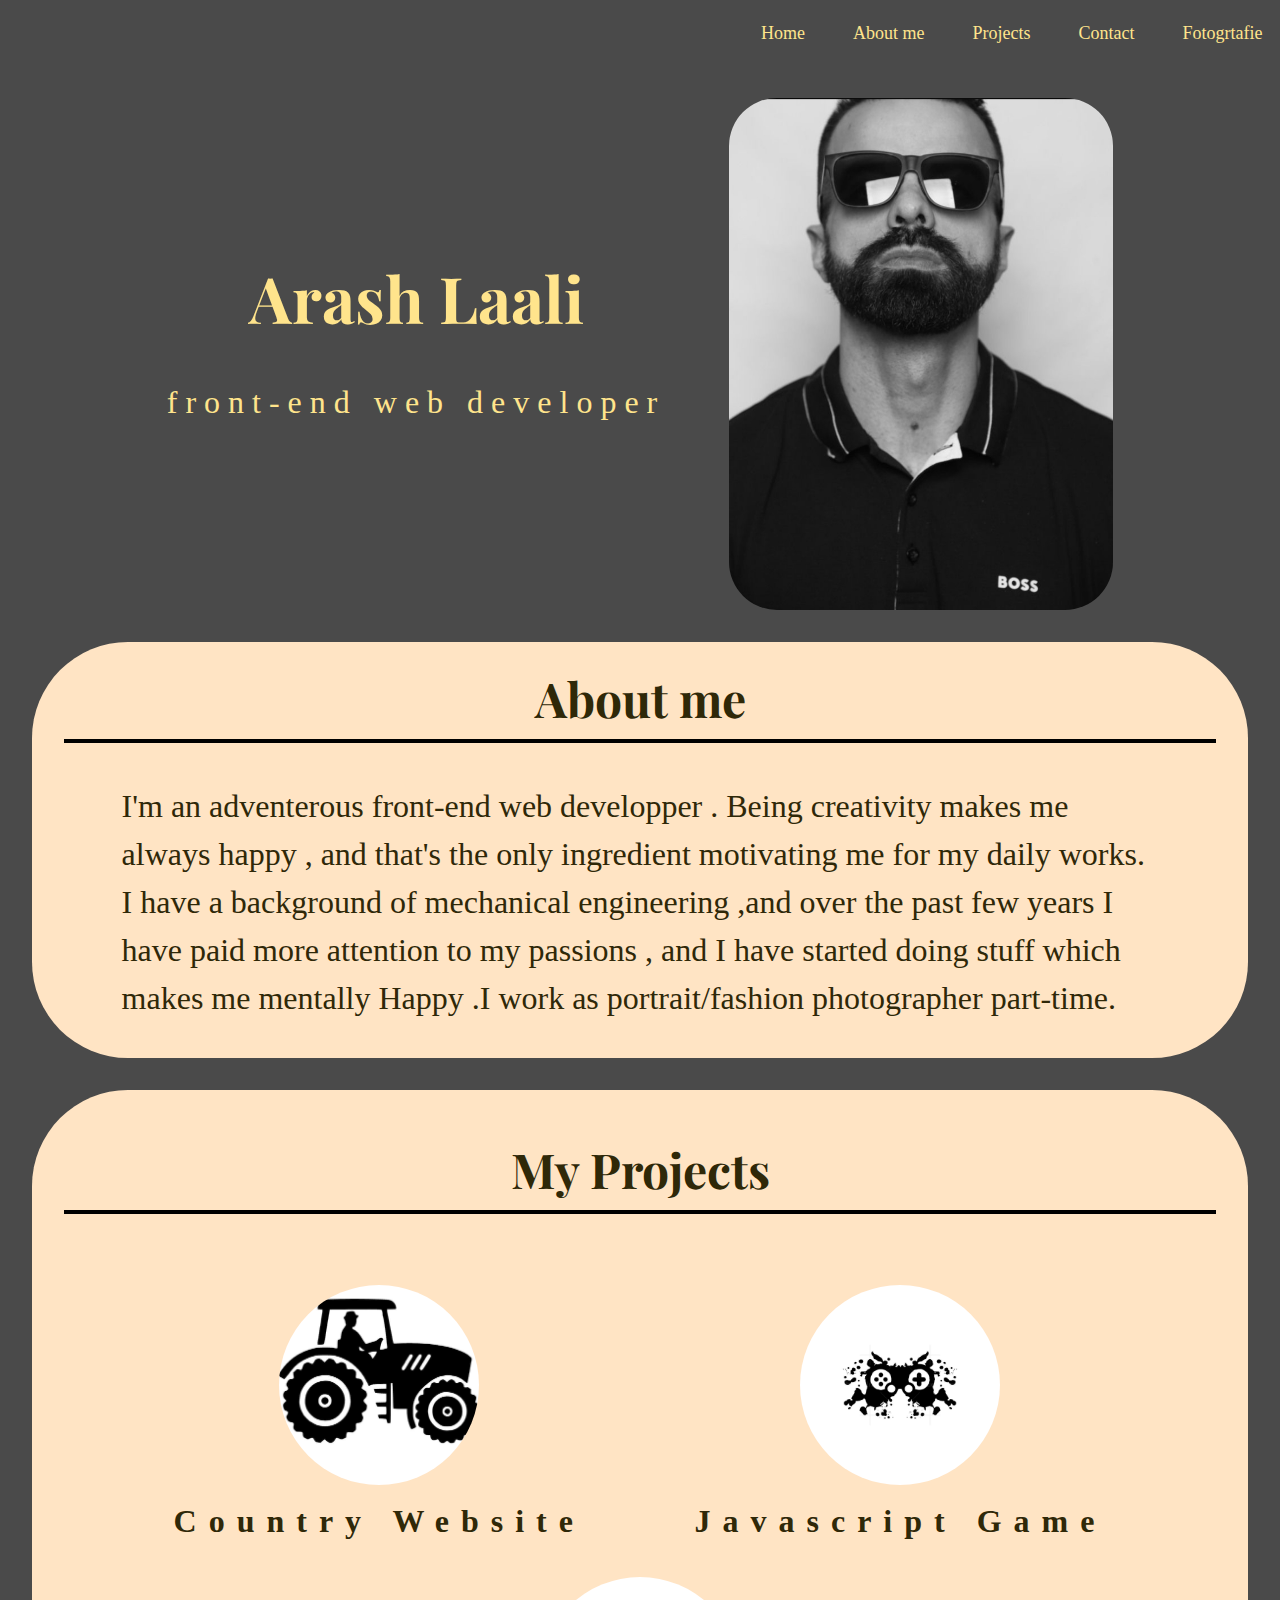
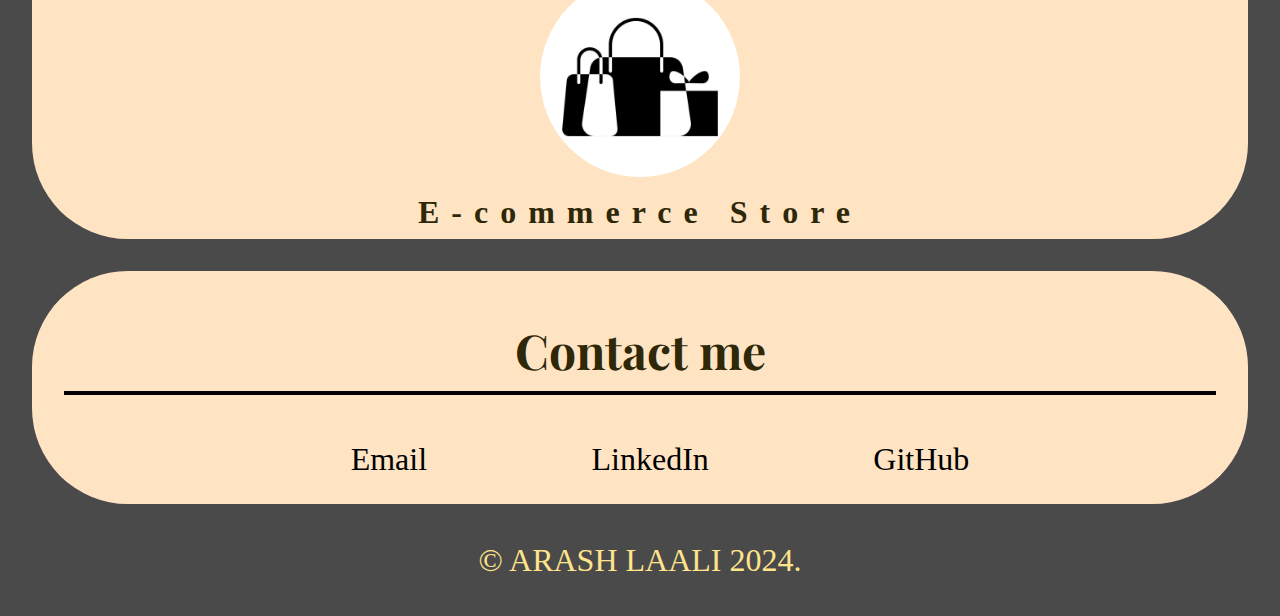
==== commit eeb890c0: "fixed flex issues in my-projects items, in project-wrapper changed the display to flex" ====
--- a/index.html
+++ b/index.html
@@ -67,7 +67,7 @@
 					<a href="#">
 						<img src="images/IMG_1223.JPG" alt="Country website template" class="resize">
 					</a>
-					<div class="website-info">
+					<div>
 
 						<a class="website-link" href="#"> Country Website</a>
 					</div>
@@ -87,7 +87,7 @@
 					<a href="#">
 						<img src="images/IMG_1224.JPG" alt="Jabascript game template" class="resize">
 					</a>
-					<div class="website-info">
+					<div>
 						<a class="website-link" href="#"> Javascript Game</a>
 					</div>
 				</article>
@@ -96,7 +96,7 @@
 					<a href="#">
 						<img src="images/IMG_1220.JPG" alt="Ecommerce store template" class="resize">
 					</a>
-					<div class="website-info">
+					<div>
 						<a class="website-link" href="#"> E-commerce Store</a>
 					</div>
 				</article>
--- a/styles/styles.css
+++ b/styles/styles.css
@@ -81,7 +81,6 @@
 
 
 img {
-
 	border-radius: 3rem;
 }
 
@@ -148,12 +147,11 @@
 }
 
 .my-projects img {
-	display: block;
+	display: flex;
 	margin: auto;
 	border-radius: 10rem;
 	margin-bottom: 0.7rem;
 	margin-top: 2rem;
-
 }
 
 .my-projects {
@@ -162,21 +160,20 @@
 	border-radius: 6rem;
 	padding: 0.2rem 2rem;
 	margin: 2rem;
-	align-items: center;
-
-}
-
-
-
-/* .project-wrapper {
+
+}
+
+
+.project-wrapper {
 
 	display: flex;
+	flex-wrap: wrap;
 	padding: 0;
 	margin: 0;
 
-} */
-
-.project-wrapper img {
+}
+
+*/ .project-wrapper img {
 	max-width: 50%;
 	height: auto;
 }
@@ -238,6 +235,23 @@
 
 @media (min-width:70rem) {
 
+	.site-header {
+
+		display: flex;
+		justify-content: center;
+		/* flex-wrap: wrap; */
+		flex-direction: row;
+		gap: 4rem;
+		margin-top: 2rem;
+
+	}
+
+
+	.site-header img {
+		order: 1;
+
+	}
+
 
 	.about-me {
 
@@ -245,6 +259,15 @@
 		flex-direction: column;
 		align-items: center;
 	}
+
+
+	.a {
+		display: flex;
+
+
+	}
+
+	;
 
 	.my-portrait {
 
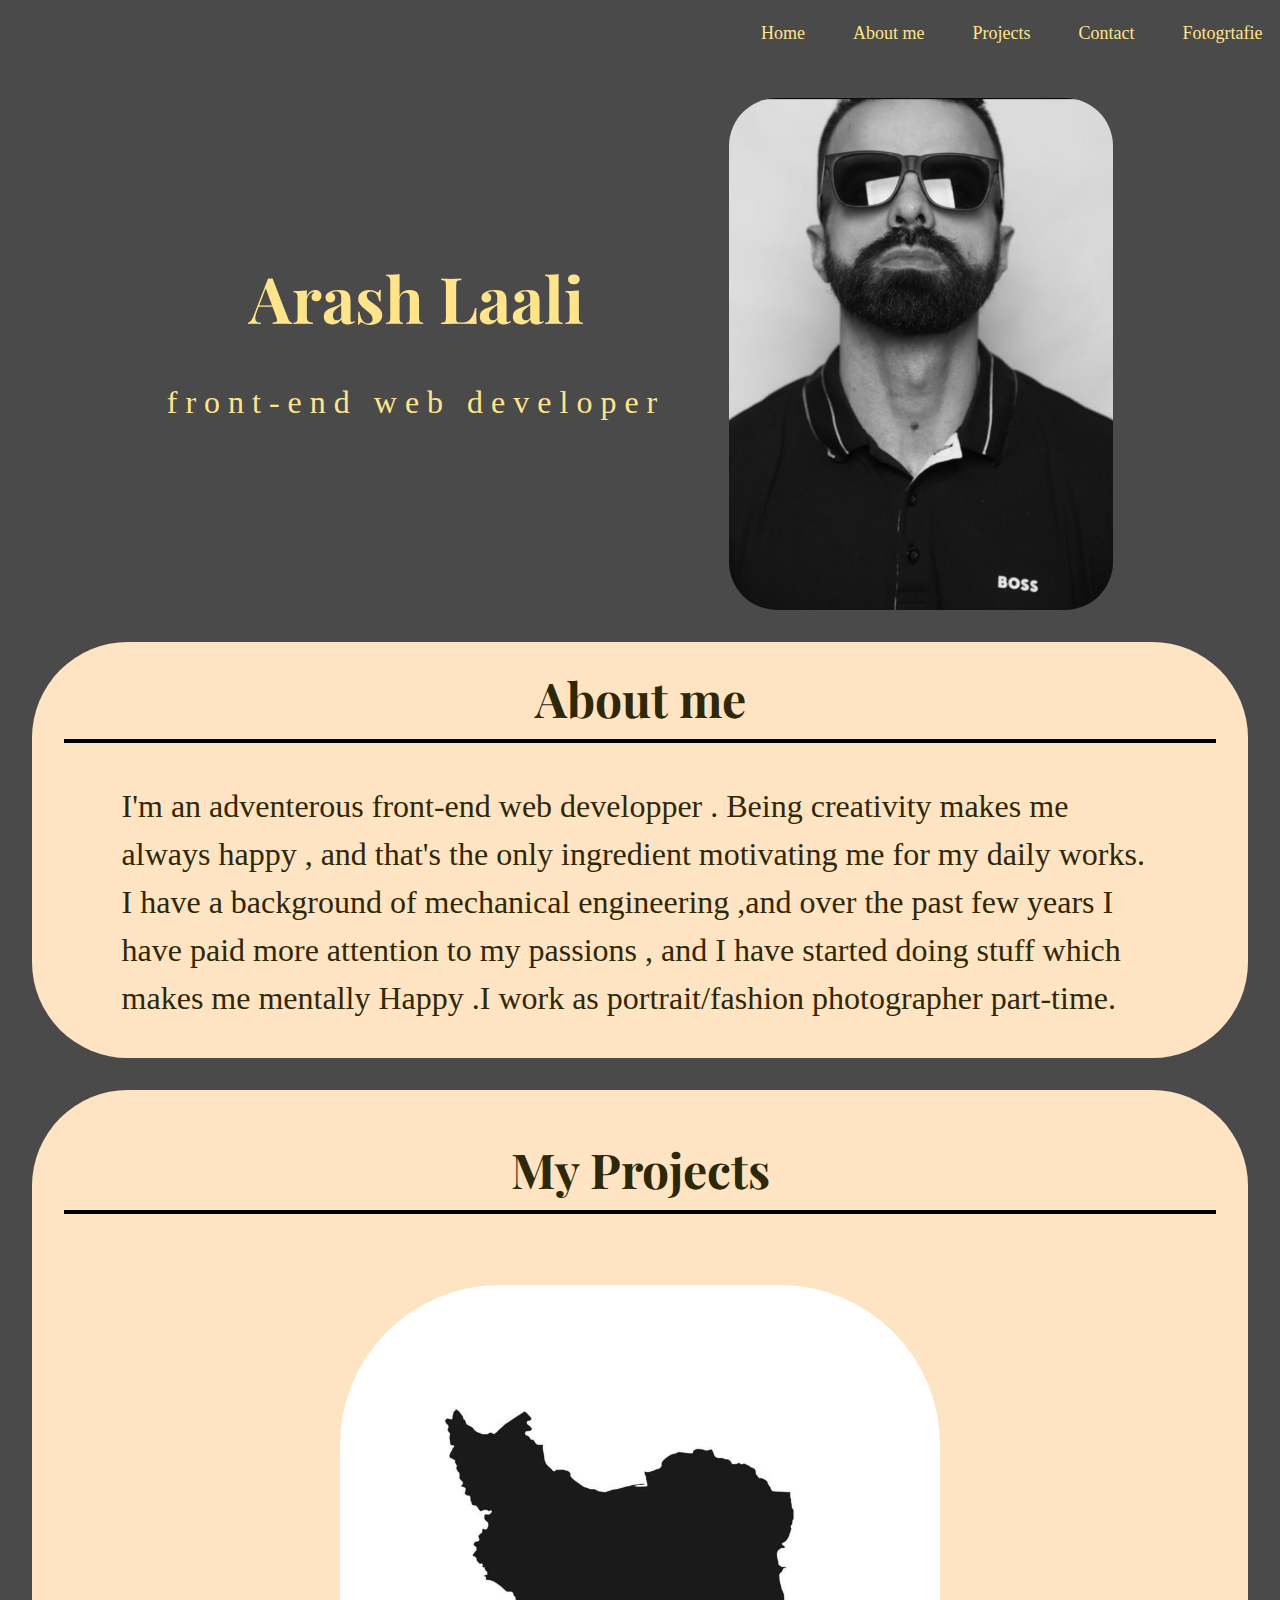
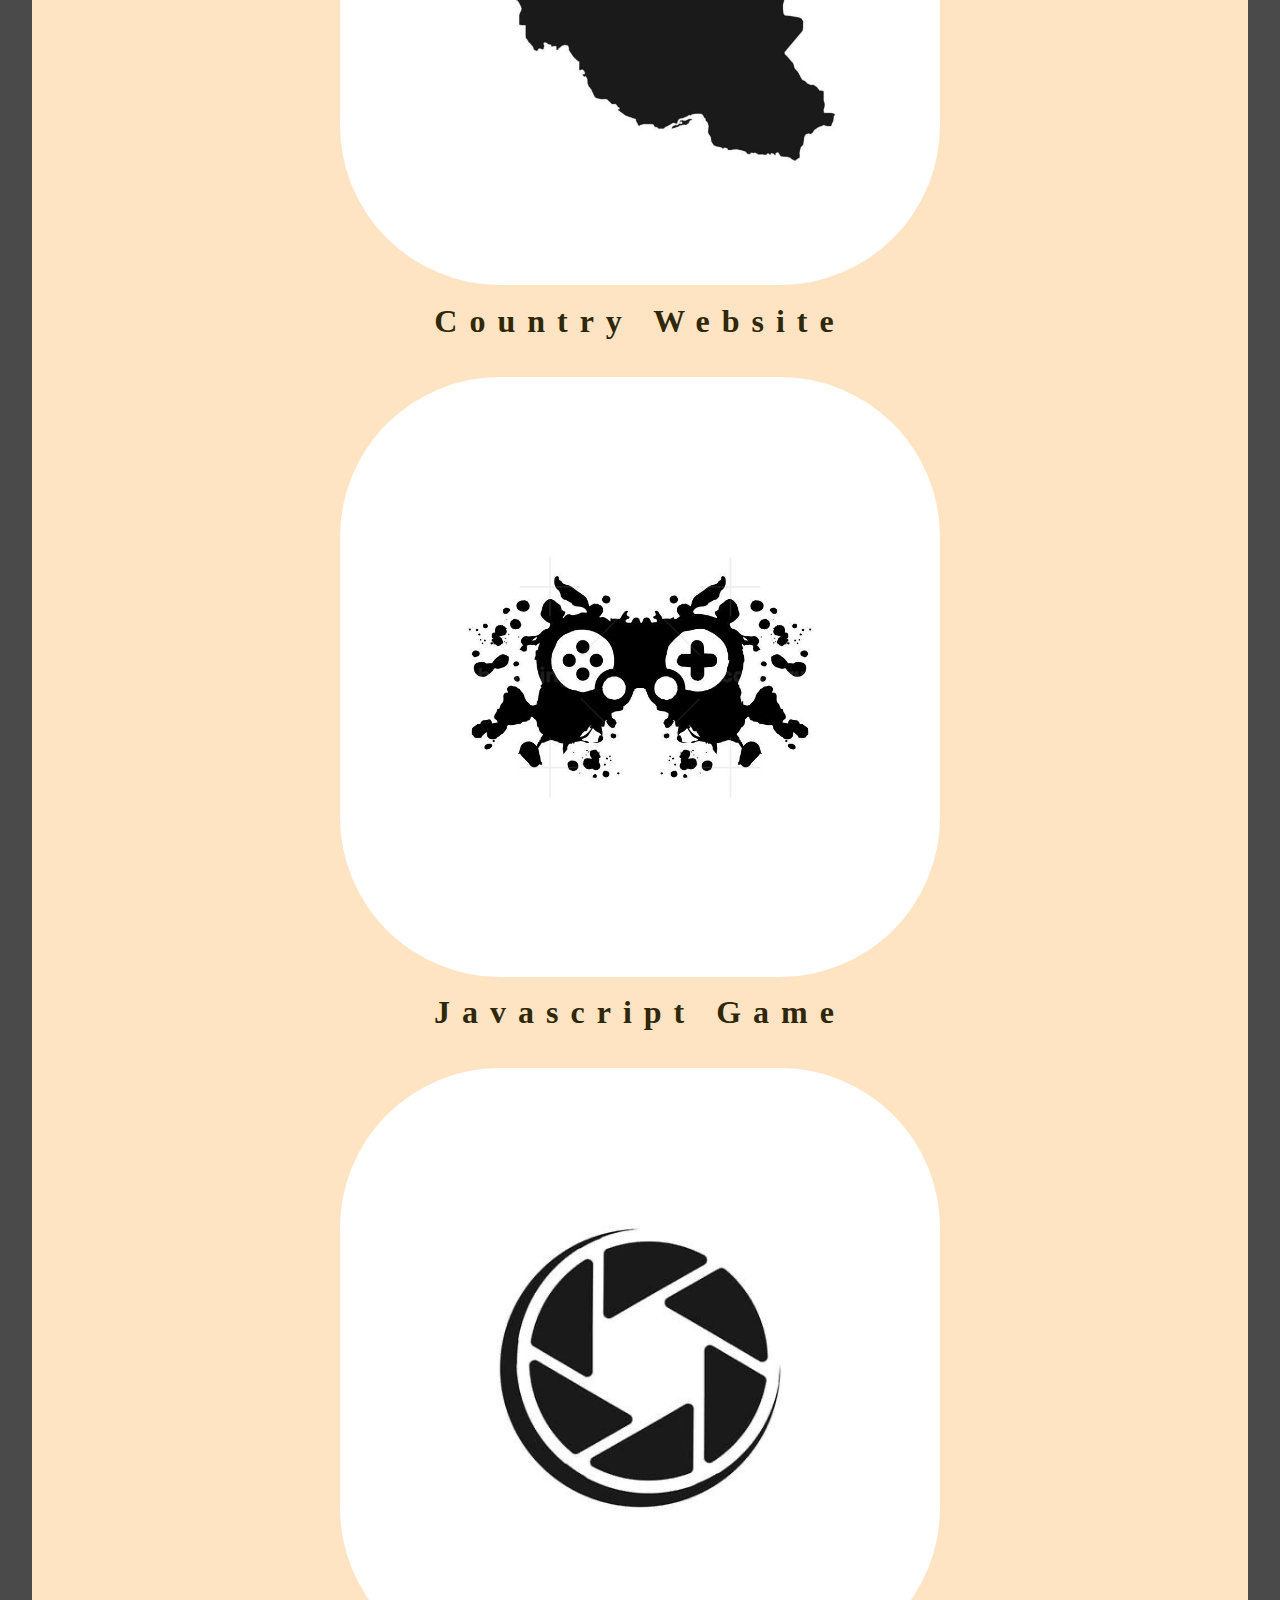
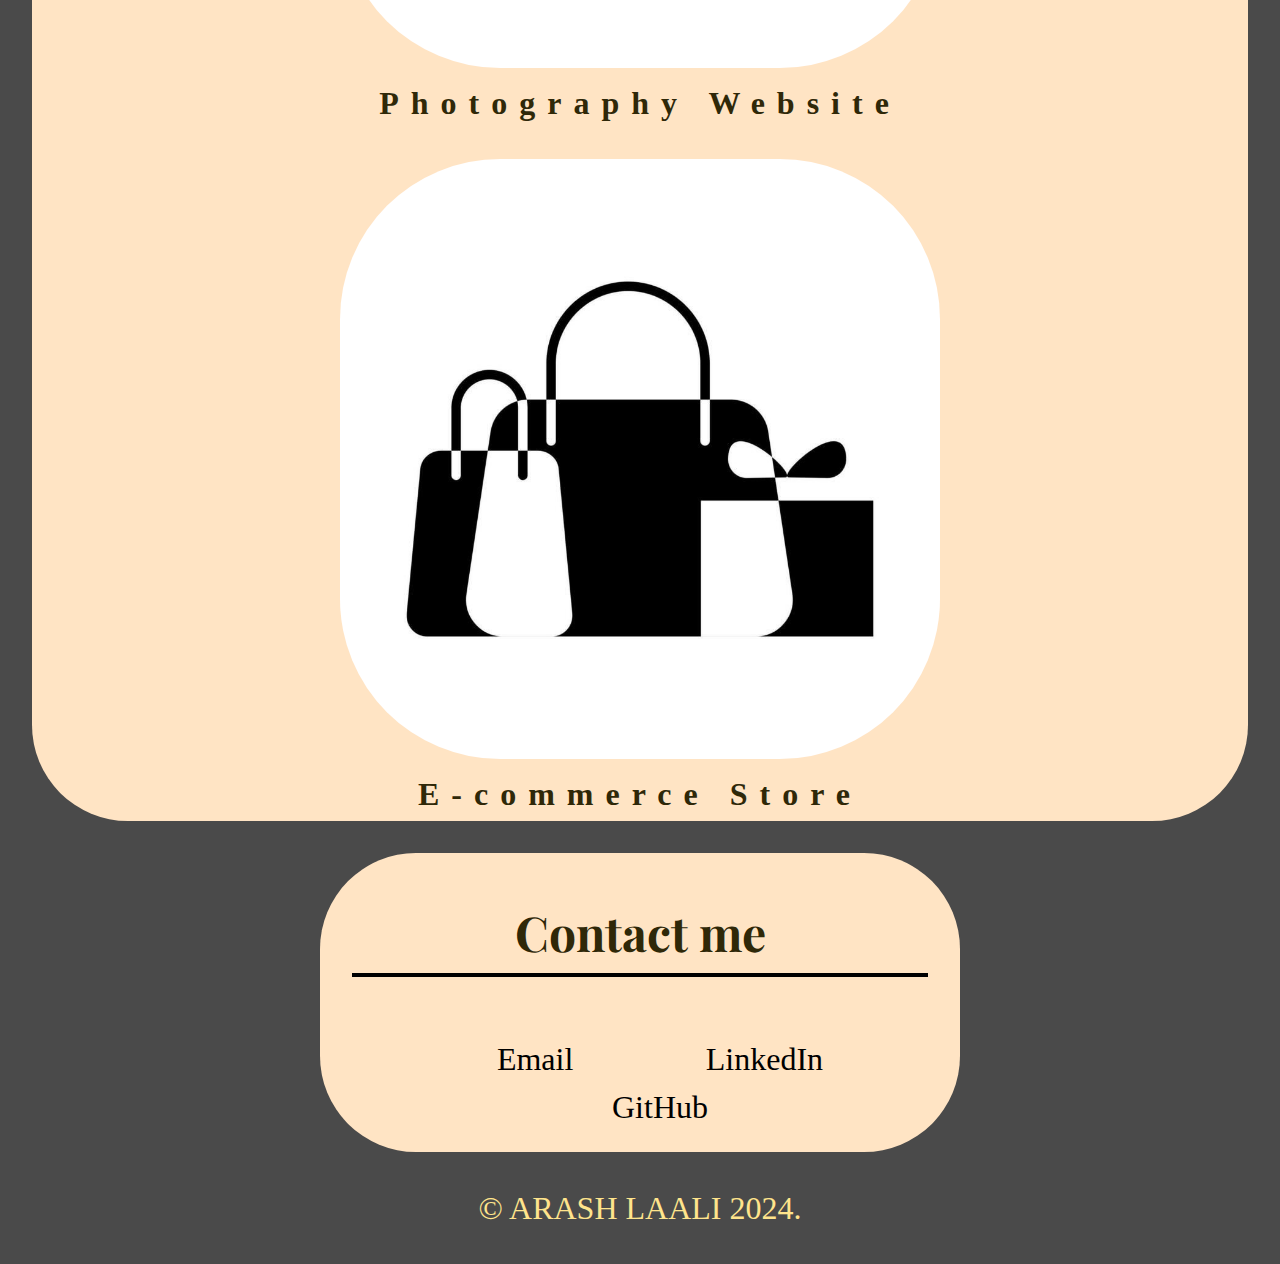
==== commit 041ab710: "added photography website under my-projects, and optimized images" ====
--- a/index.html
+++ b/index.html
@@ -65,7 +65,7 @@
 			<div class="project-wrapper">
 				<article class="website-info">
 					<a href="#">
-						<img src="images/IMG_1223.JPG" alt="Country website template" class="resize">
+						<img src="images/IMG_1291.JPG" alt="country website" class="resize">
 					</a>
 					<div>
 
@@ -85,7 +85,7 @@
 
 				<article class="website-info">
 					<a href="#">
-						<img src="images/IMG_1224.JPG" alt="Jabascript game template" class="resize">
+						<img src="images/IMG_1224.JPG" alt="javascript game" class="resize">
 					</a>
 					<div>
 						<a class="website-link" href="#"> Javascript Game</a>
@@ -94,7 +94,16 @@
 
 				<article class="website-info">
 					<a href="#">
-						<img src="images/IMG_1220.JPG" alt="Ecommerce store template" class="resize">
+						<img src="images/IMG_1293.JPG" alt="photography website" class="resize">
+					</a>
+					<div>
+						<a class="website-link" href="#"> Photography Website</a>
+					</div>
+				</article>
+
+				<article class="website-info">
+					<a href="#">
+						<img src="images/IMG_1220.JPG" alt="ecommerce store" class="resize">
 					</a>
 					<div>
 						<a class="website-link" href="#"> E-commerce Store</a>
--- a/styles/styles.css
+++ b/styles/styles.css
@@ -79,18 +79,9 @@
 	letter-spacing: 0.25em;
 }
 
-
-img {
-	border-radius: 3rem;
-}
-
-/* .underline {
-	border-bottom: 2px solid #000000;
-	width: fit-content;
-	padding-bottom: 5px;
-
-
-} */
+.site-header img {}
+
+
 
 @media (min-width:50rem) {
 
@@ -104,6 +95,7 @@
 
 	.site-header img {
 		width: 30%;
+		border-radius: 3rem;
 
 	}
 
@@ -149,6 +141,11 @@
 .my-projects img {
 	display: flex;
 	margin: auto;
+	float: left;
+	width: 600px;
+	height: 600px;
+	object-fit: cover;
+	border-radius: 3rem;
 	border-radius: 10rem;
 	margin-bottom: 0.7rem;
 	margin-top: 2rem;
@@ -165,7 +162,7 @@
 
 
 .project-wrapper {
-
+	justify-content: center;
 	display: flex;
 	flex-wrap: wrap;
 	padding: 0;
@@ -214,7 +211,7 @@
 	background-color: bisque;
 	border-radius: 6rem;
 	padding: 0.2rem 2rem;
-	margin: 2rem;
+	margin: 6rem;
 }
 
 .contact-me li {
@@ -226,14 +223,14 @@
 .contact-me li a {
 	color: black;
 	border-radius: 2rem;
-	padding: 1rem;
+	padding: 4rem;
 	text-decoration: none;
 	font-size: 2rem;
-	margin: 4rem;
-
-}
-
-@media (min-width:70rem) {
+	margin: auto;
+
+}
+
+@media (min-width:65em) {
 
 	.site-header {
 
@@ -297,7 +294,22 @@
 
 	}
 
-}
+	.contact-me {
+		justify-content: center;
+		display: flex;
+		flex-wrap: wrap;
+		align-items: flex-start;
+		width: 50%;
+		margin: auto;
+	}
+
+
+
+
+
+}
+
+
 
 
 
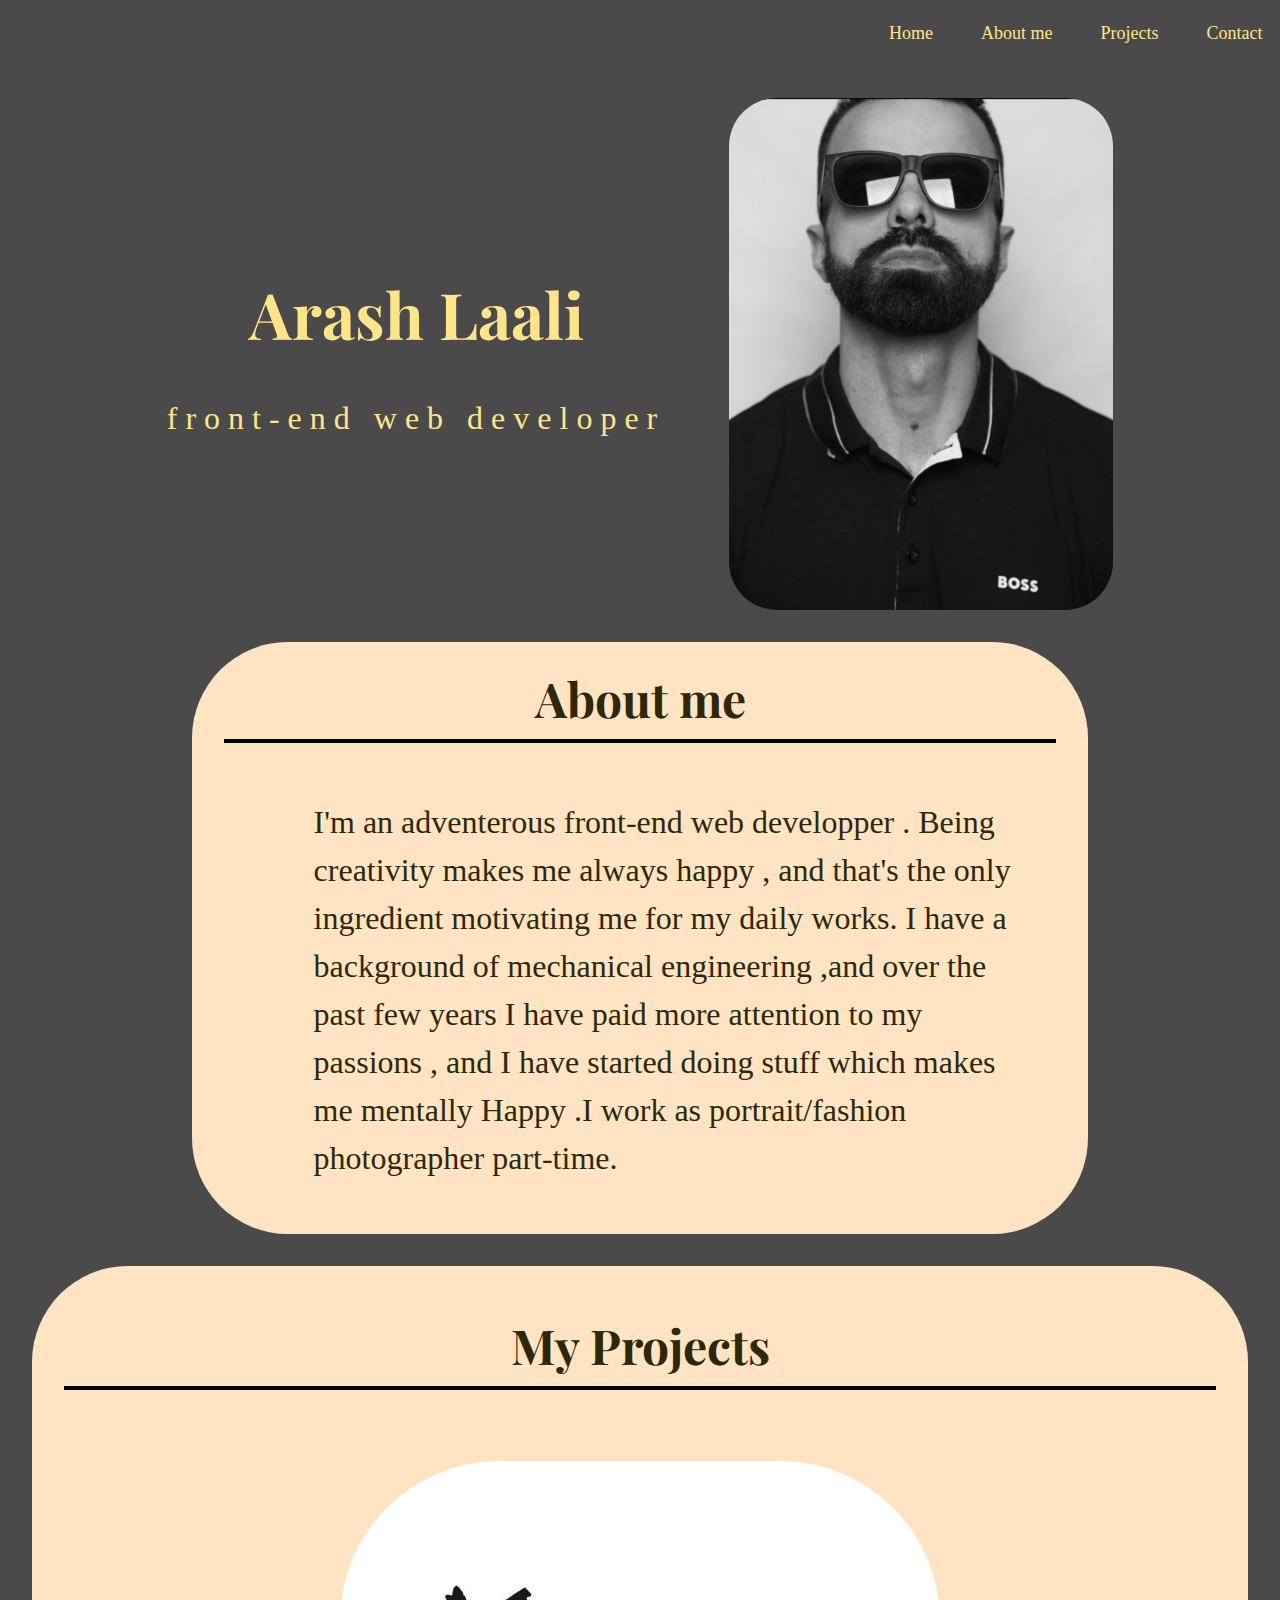
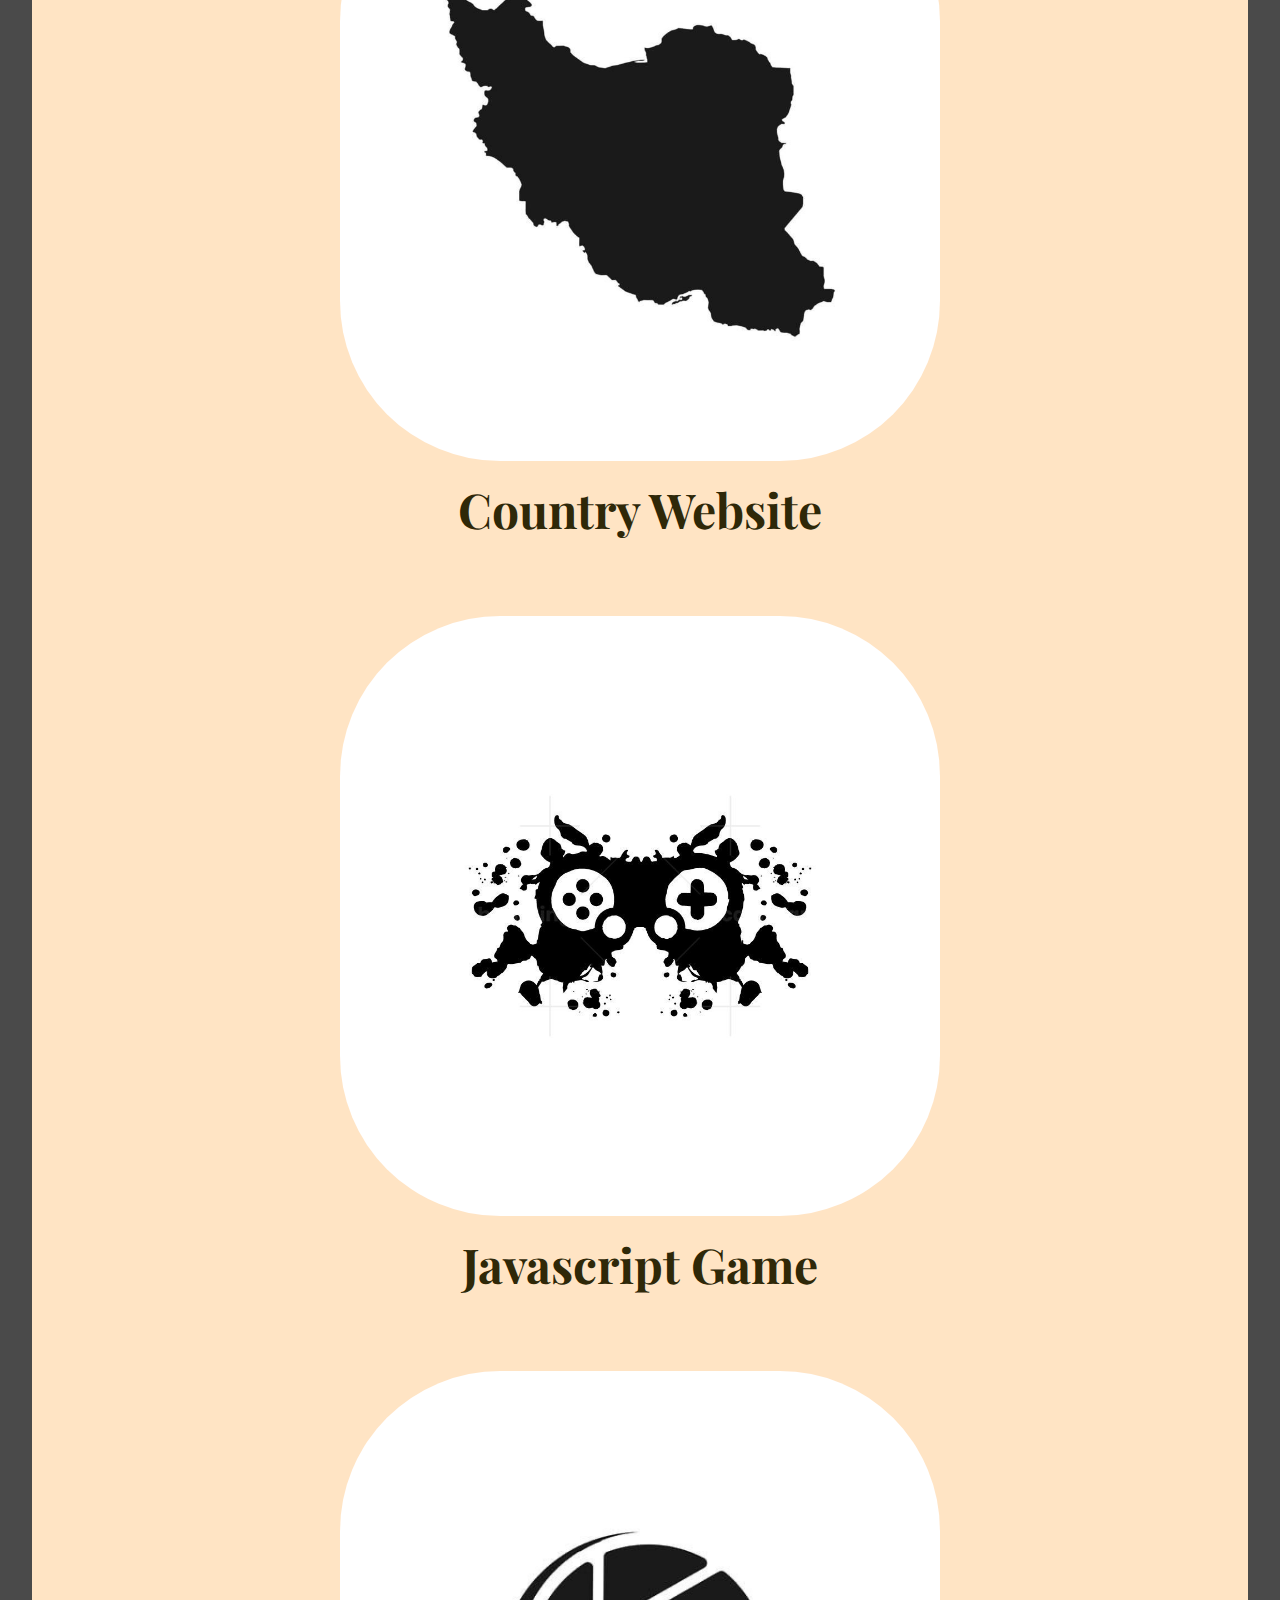
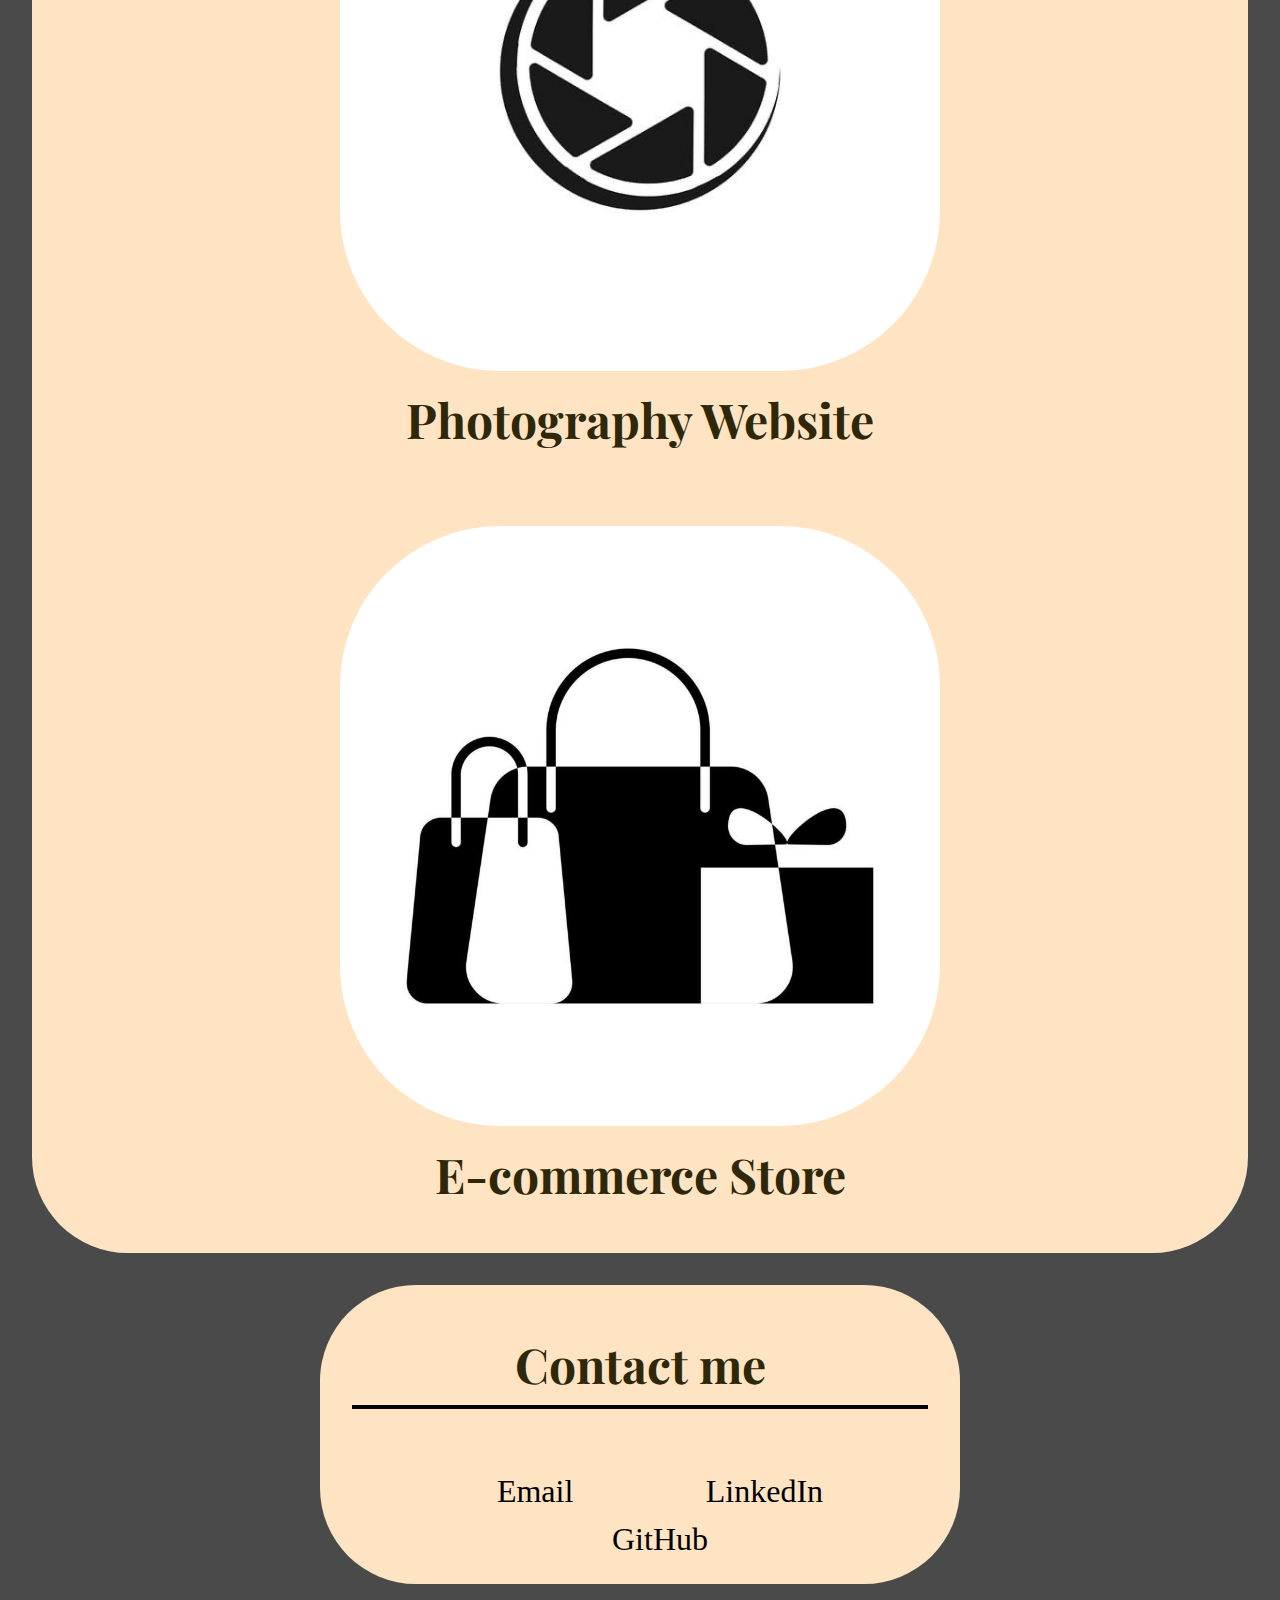
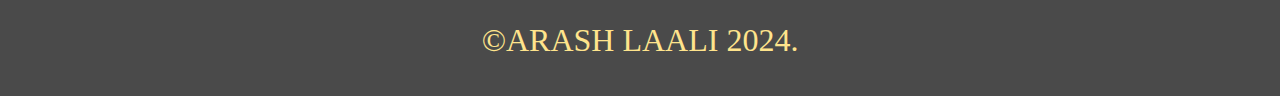
==== commit c38ce86f: "added headings for website-info article" ====
--- a/index.html
+++ b/index.html
@@ -21,7 +21,6 @@
 	<link rel="stylesheet" href="styles/normalize-fwd.css">
 	<link rel="stylesheet" href="styles/styles.css">
 
-</head>
 
 <body>
 
@@ -29,10 +28,9 @@
 		<nav class="site-nav">
 			<ul class="menu-tabs">
 				<li><a href="index.html">Home</a></li>
-				<li><a href="about-me.html">About me</a></li>
-				<li><a href="projects.html">Projects</a></li>
-				<li><a href="contact.html">Contact</a></li>
-				<li><a href="fotografie-arash.html"> Fotogrtafie</a></li>
+				<li><a href="#aboutme">About me</a></li>
+				<li><a href="#myprojects">Projects</a></li>
+				<li><a href="#contact">Contact</a></li>
 			</ul>
 
 		</nav>
@@ -50,7 +48,7 @@
 			<img src="images/img_5993-comressed.jpg" alt="My portrait">
 
 		</header>
-		<section class="about-me">
+		<section class="about-me" id="aboutme">
 			<h2 class="underline">About me</h2>
 			<p>I'm an adventerous front-end web developper . Being creativity makes me always happy , and that's the
 				only ingredient motivating me for my daily works. I have a background of mechanical engineering ,and
@@ -60,7 +58,7 @@
 		</section>
 
 
-		<section class="my-projects">
+		<section class="my-projects" id="myprojects">
 			<h2 class="underline">My Projects</h2>
 			<div class="project-wrapper">
 				<article class="website-info">
@@ -68,8 +66,8 @@
 						<img src="images/IMG_1291.JPG" alt="country website" class="resize">
 					</a>
 					<div>
-
-						<a class="website-link" href="#"> Country Website</a>
+						<h2>Country Website</h2>
+						<a class="website-link" href="#"> </a>
 					</div>
 
 				</article>
@@ -88,7 +86,8 @@
 						<img src="images/IMG_1224.JPG" alt="javascript game" class="resize">
 					</a>
 					<div>
-						<a class="website-link" href="#"> Javascript Game</a>
+						<h2>Javascript Game</h2>
+						<a class="website-link" href="#"> </a>
 					</div>
 				</article>
 
@@ -97,7 +96,8 @@
 						<img src="images/IMG_1293.JPG" alt="photography website" class="resize">
 					</a>
 					<div>
-						<a class="website-link" href="#"> Photography Website</a>
+						<h2>Photography Website</h2>
+						<a class="website-link" href="#"> </a>
 					</div>
 				</article>
 
@@ -106,14 +106,15 @@
 						<img src="images/IMG_1220.JPG" alt="ecommerce store" class="resize">
 					</a>
 					<div>
-						<a class="website-link" href="#"> E-commerce Store</a>
+						<h2>E-commerce Store</h2>
+						<a class="website-link" href="#"> </a>
 					</div>
 				</article>
 			</div>
 		</section>
 
 
-		<section class="contact-me">
+		<section class="contact-me" id="contact">
 			<h2 class="underline"> Contact me</h2>
 			<nav>
 				<ul class="contact-button">
@@ -129,7 +130,7 @@
 
 	<footer class="site-footer">
 
-		<p> &copy ARASH LAALI 2024. </p>
+		<p> &copy;ARASH LAALI 2024. </p>
 
 	</footer>
 
--- a/styles/styles.css
+++ b/styles/styles.css
@@ -71,7 +71,36 @@
 }
 
 
-/* MAIN css codes  */
+
+
+@media (min-width:50rem) {
+
+	.site-header {
+
+		display: flex;
+		flex-wrap: wrap;
+		flex-direction: column;
+		align-items: center;
+	}
+
+	.site-header img {
+		width: 30%;
+		border-radius: 3rem;
+
+	}
+
+	.menu-tabs {
+
+		display: flex;
+		justify-content: flex-end;
+		gap: 2rem;
+
+	}
+
+
+}
+
+/* main  */
 
 .h1-caption {
 	color: #ffe48c;
@@ -79,45 +108,13 @@
 	letter-spacing: 0.25em;
 }
 
-.site-header img {}
-
-
-
-@media (min-width:50rem) {
-
-	.site-header {
-
-		display: flex;
-		flex-wrap: wrap;
-		flex-direction: column;
-		align-items: center;
-	}
-
-	.site-header img {
-		width: 30%;
-		border-radius: 3rem;
-
-	}
-
-	.menu-tabs {
-
-		display: flex;
-		justify-content: flex-end;
-		gap: 2rem;
-
-	}
-
-	.about-me {
-		display: inline-block;
-		background-color: #ffe4c4;
-		border-radius: 6rem;
-		padding: 0.2rem 2rem;
-		margin: 2rem;
-
-	}
-}
-
-/* main  */
+.site-header img {
+
+	margin-bottom: 2rem;
+
+
+}
+
 
 section .underline {
 	border-bottom: 4px solid black;
@@ -126,6 +123,15 @@
 
 }
 
+.about-me {
+	display: inline-block;
+	background-color: #ffe4c4;
+	border-radius: 6rem;
+	padding: 0.2rem 2rem;
+	margin: auto;
+
+}
+
 .about-me h2 {
 
 	margin-top: 1rem;
@@ -135,6 +141,8 @@
 .about-me p {
 	color: #2f2808;
 	margin-top: 0;
+	margin-left: 4rem;
+	padding: 1rem;
 	width: 90%;
 }
 
@@ -152,6 +160,7 @@
 }
 
 .my-projects {
+	align-items: center;
 	/* display: inline-block; */
 	background-color: #ffe4c4;
 	border-radius: 6rem;
@@ -162,6 +171,7 @@
 
 
 .project-wrapper {
+
 	justify-content: center;
 	display: flex;
 	flex-wrap: wrap;
@@ -255,6 +265,7 @@
 		display: flex;
 		flex-direction: column;
 		align-items: center;
+		max-width: 70%;
 	}
 
 
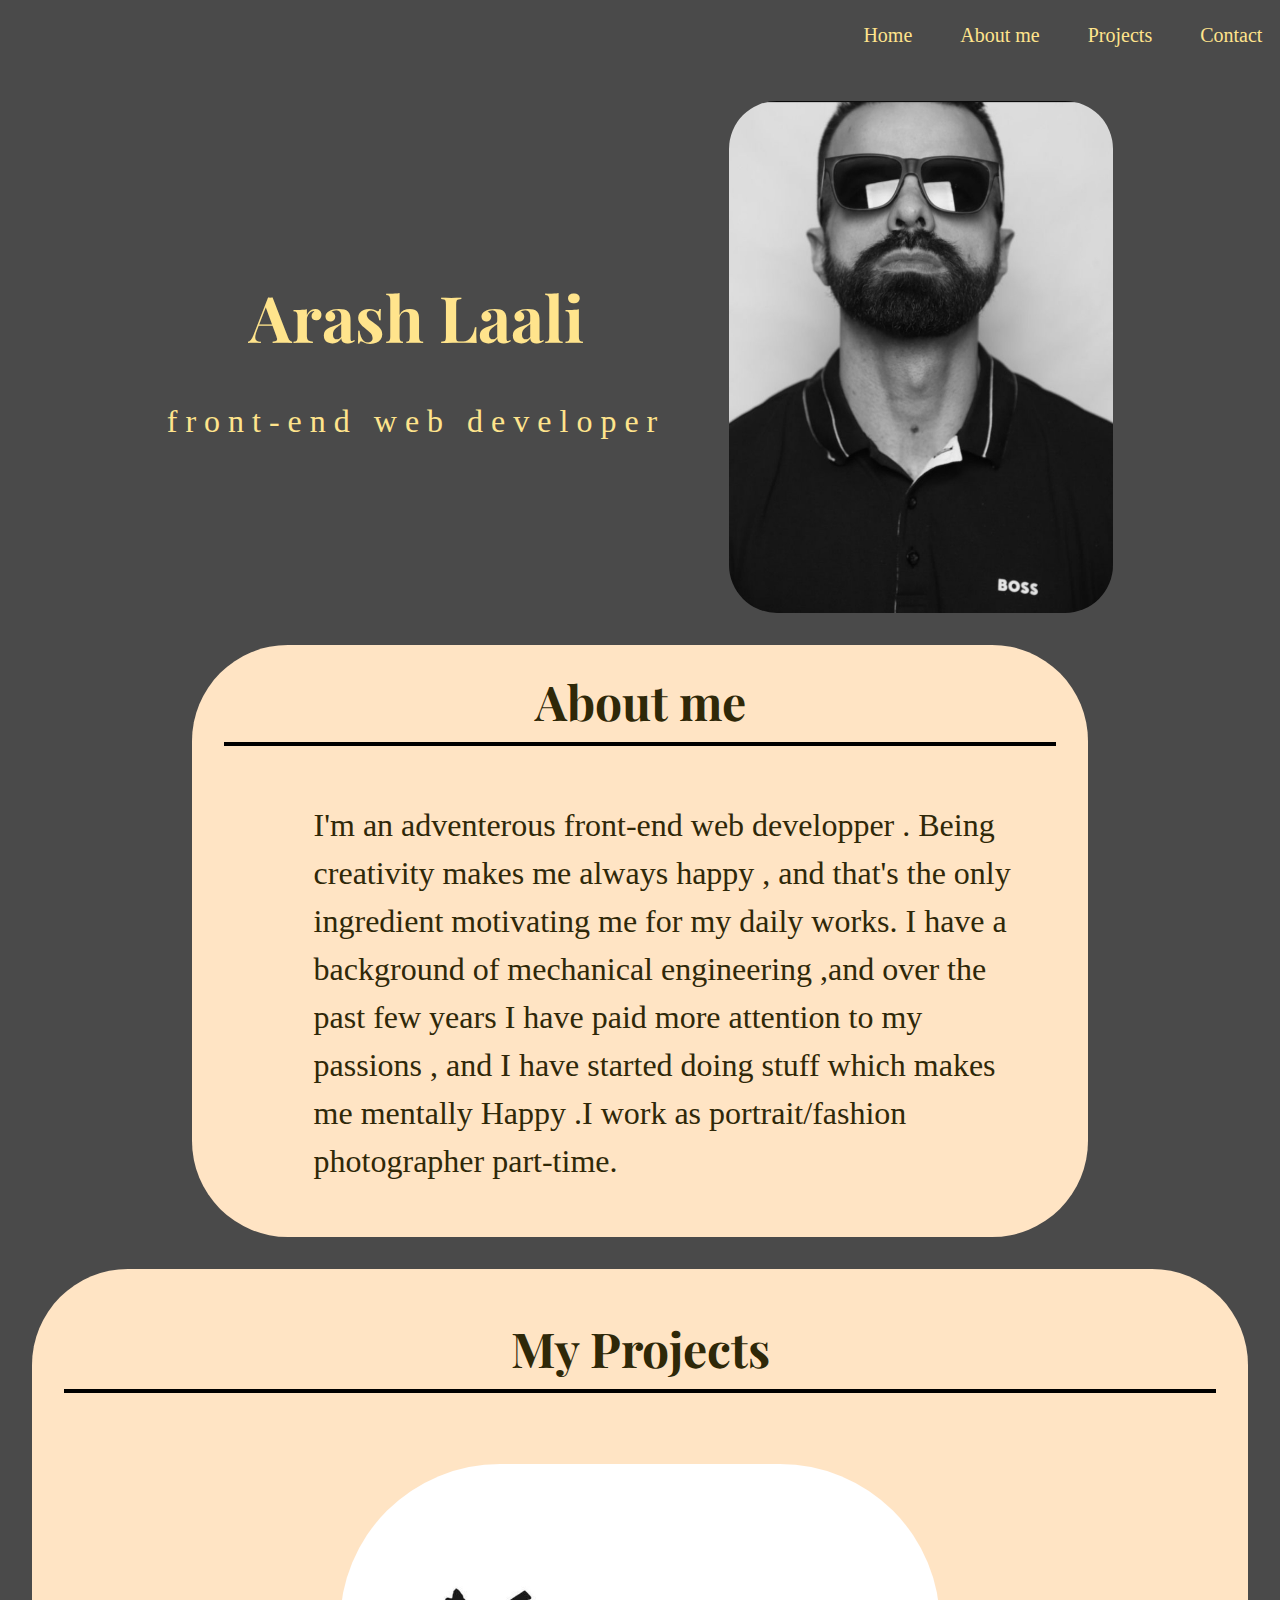
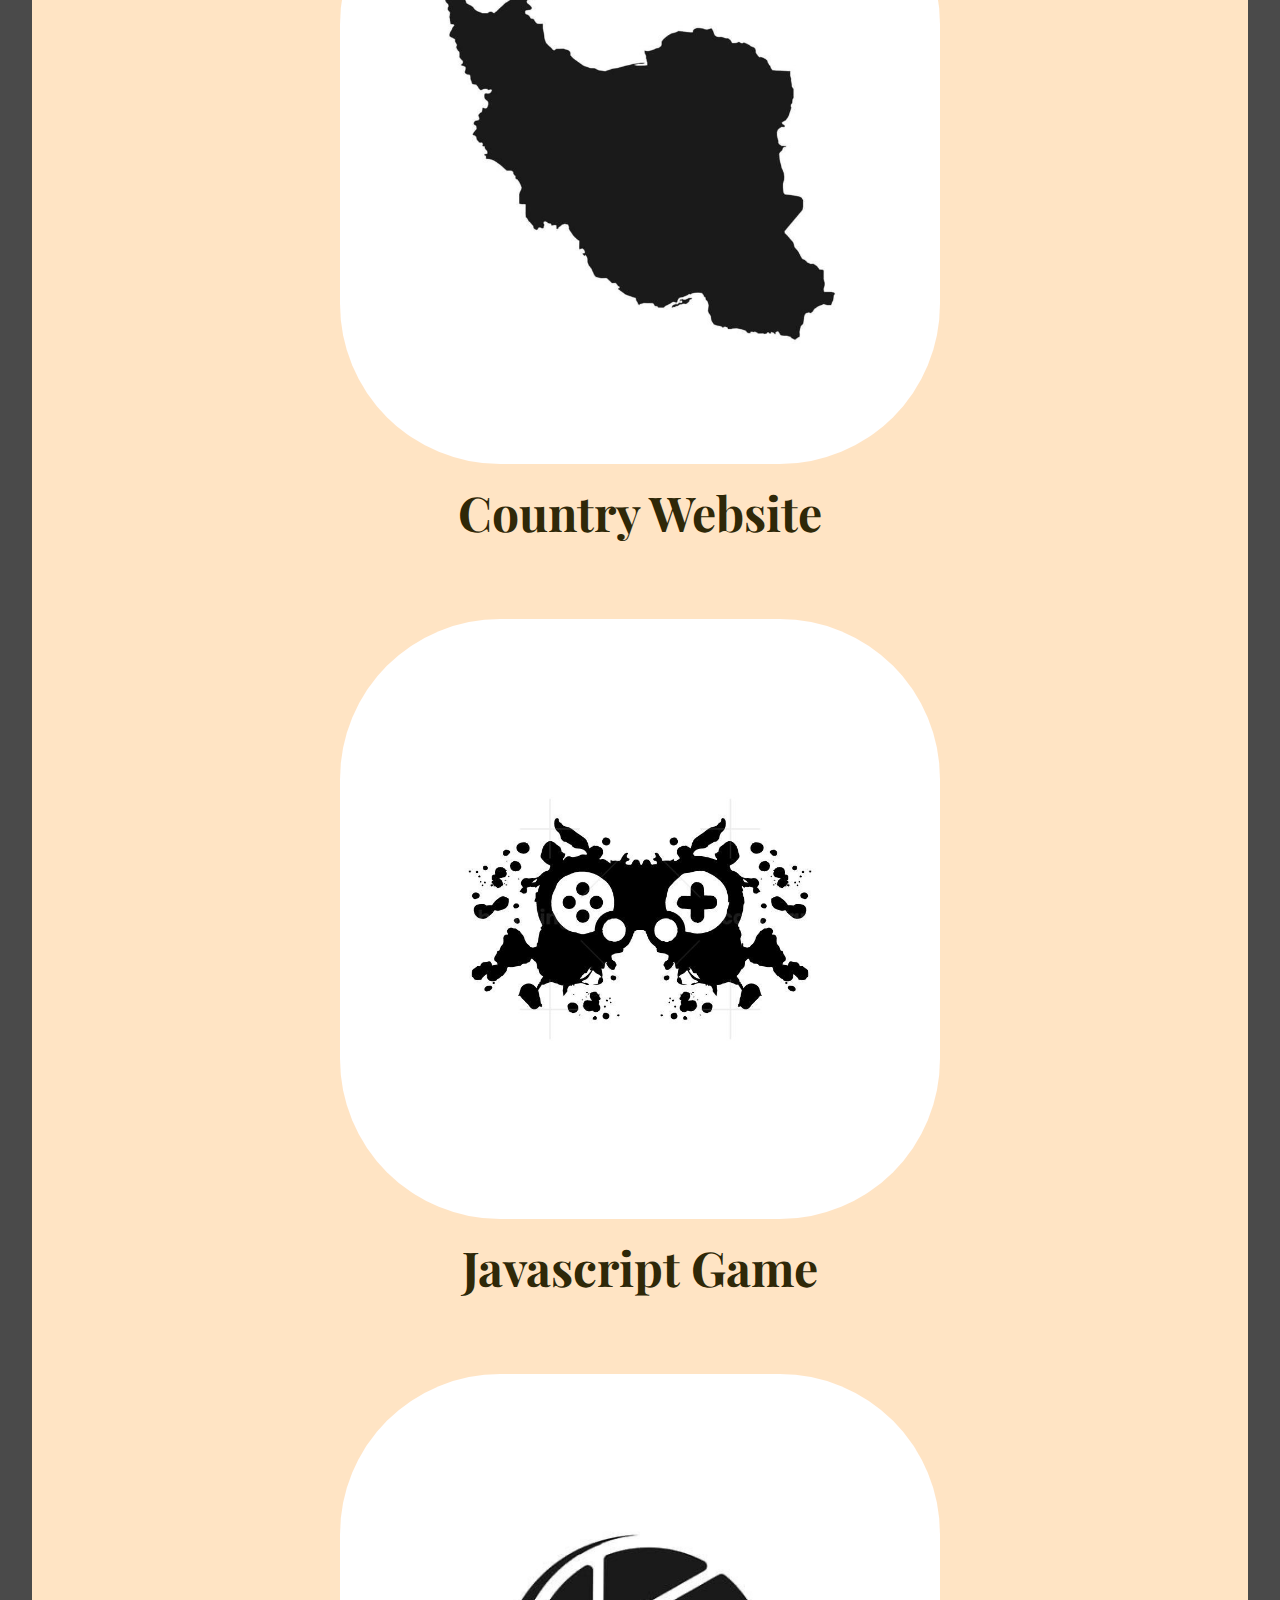
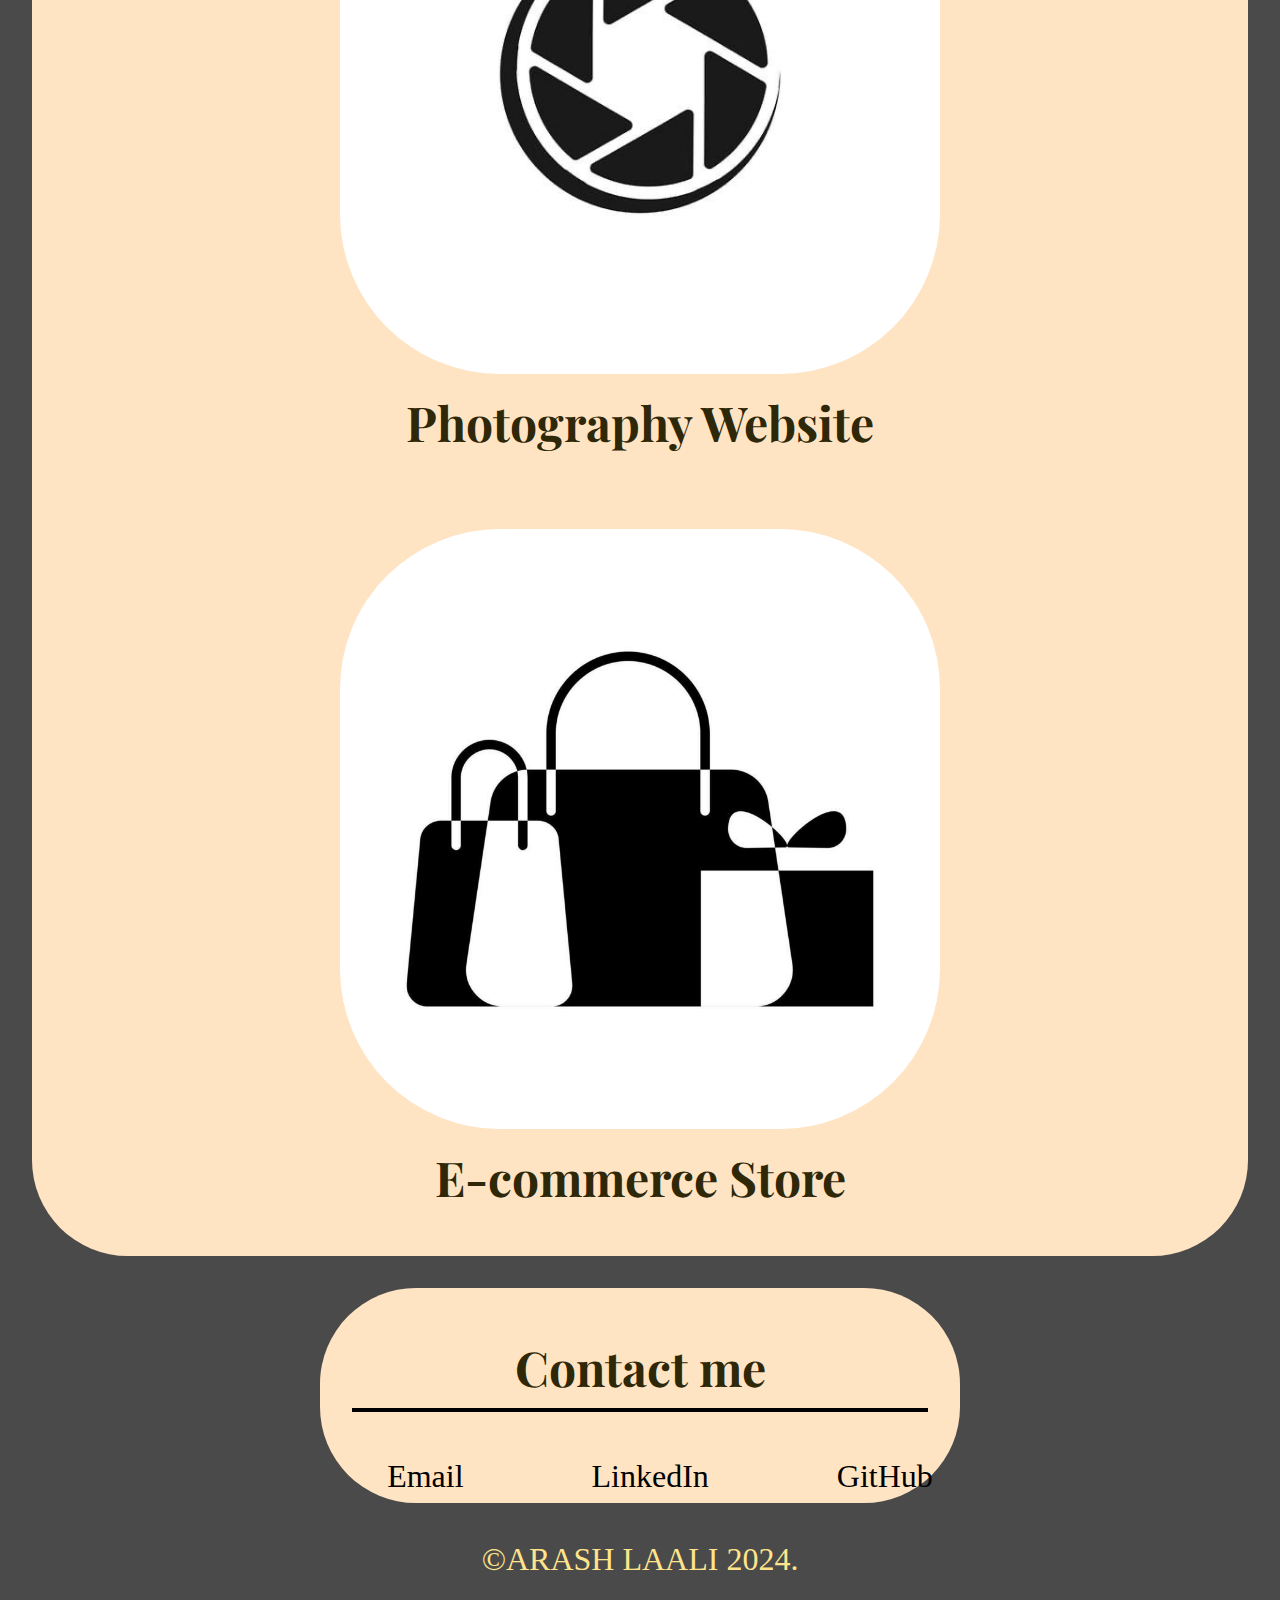
==== commit e72b11a5: "fixed the links in contact-me" ====
--- a/index.html
+++ b/index.html
@@ -118,7 +118,7 @@
 			<h2 class="underline"> Contact me</h2>
 			<nav>
 				<ul class="contact-button">
-					<li><a class="contact-link" href="mailto:arash.laali@gmail.com">Email</a></li>
+					<li><a class="contact-link" href="mailto:abc@gmail.com">Email</a></li>
 					<li><a class="contact-link" href="#">LinkedIn </a></li>
 					<li><a class="contact-link" href="#">GitHub</a></li>
 				</ul>
--- a/styles/styles.css
+++ b/styles/styles.css
@@ -31,7 +31,7 @@
 	display: inline-block;
 	text-decoration: none;
 	color: #fff;
-	font-size: 1..25rem;
+	font-size: 1.25rem;
 	margin-right: 1rem;
 
 }
@@ -57,7 +57,7 @@
 a:hover:not(img),
 a:focus {
 
-	background-color: #003800;
+	/* background-color: #003800; */
 	color: #fff;
 }
 
@@ -67,7 +67,7 @@
 
 a:active {
 
-	background-color: #ff0000;
+	background-color: #ede5e5;
 }
 
 
@@ -180,10 +180,10 @@
 
 }
 
-*/ .project-wrapper img {
+/* .project-wrapper img {
 	max-width: 50%;
 	height: auto;
-}
+} */
 
 
 /* 
@@ -226,6 +226,7 @@
 
 .contact-me li {
 	display: inline-block;
+	margin: auto;
 	color: black;
 
 }
@@ -275,7 +276,7 @@
 
 	}
 
-	;
+
 
 	.my-portrait {
 
@@ -306,17 +307,21 @@
 	}
 
 	.contact-me {
-		justify-content: center;
+		/* justify-content: center;
 		display: flex;
 		flex-wrap: wrap;
-		align-items: flex-start;
+		align-items: flex-start; */
 		width: 50%;
 		margin: auto;
 	}
 
-
-
-
+	.contact-button {
+
+		display: flex;
+		justify-content: center;
+		margin: auto;
+
+	}
 
 }
 
